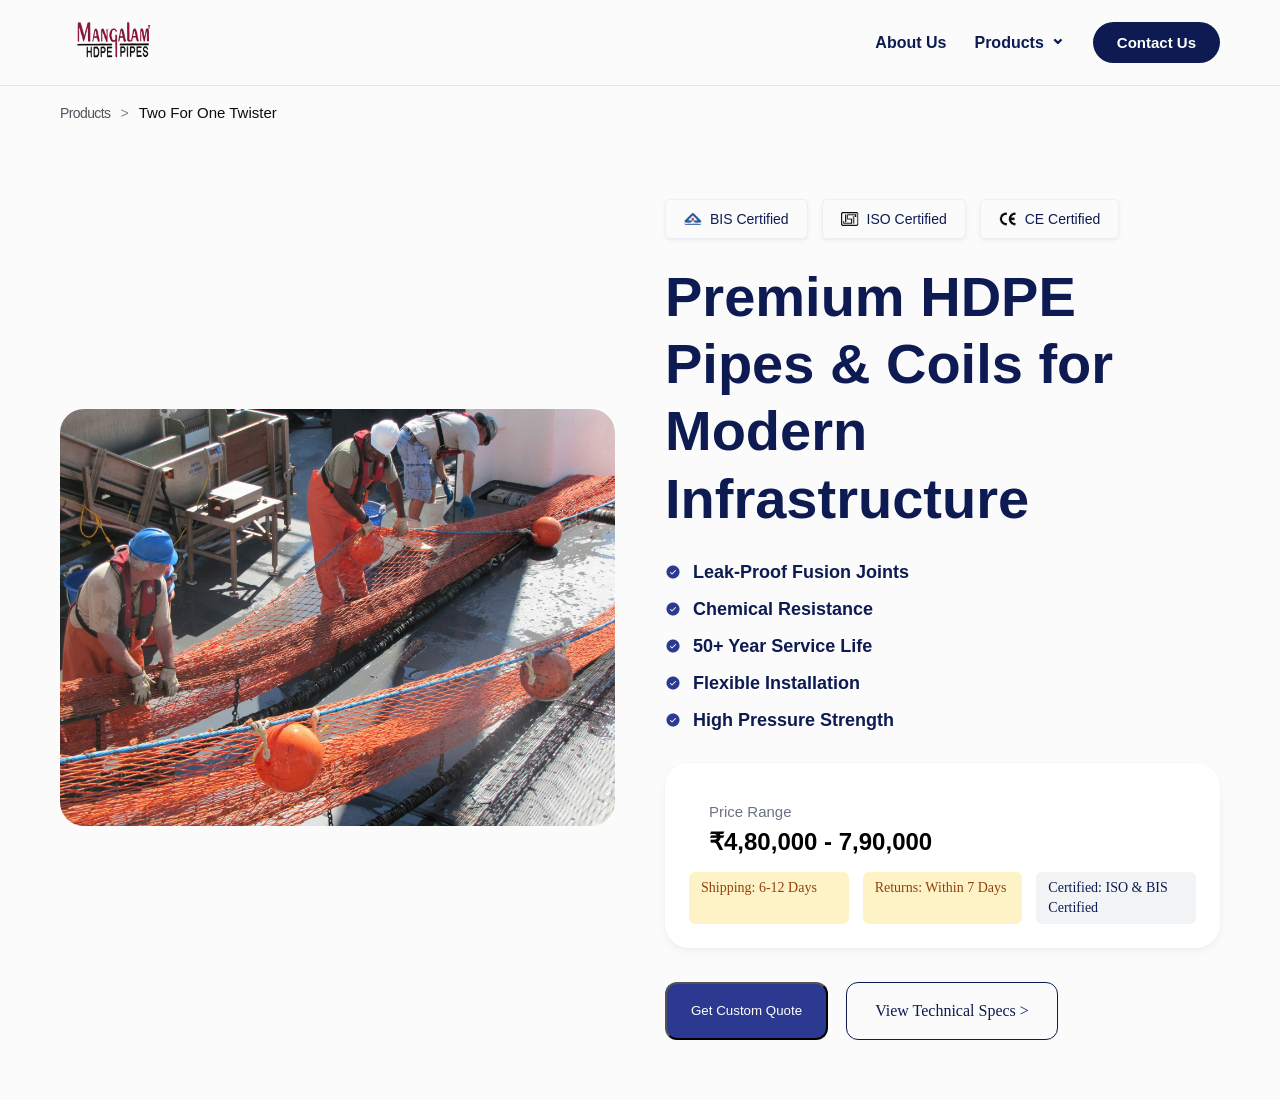
==== index.html @ 3ec96a38 "feat hoem page" ====
<!DOCTYPE html>
<html lang="en">
<head>
  <meta charset="UTF-8" />
  <meta name="viewport" content="width=device-width, initial-scale=1.0"/>
  <title>HDPE Pipes</title>

  <link rel="stylesheet" href="./styles.css"/>
   <!-- Path CSS -->
  <link rel="stylesheet" href="./css/path.css"/>
  <!-- Home CSS -->
  <link rel="stylesheet" href="./css/home.css"/>
</head>
<body>

  <div id="navbar-container"></div>

  <!-- Path -->
  <div id="path-container"></div>

    <!-- Path -->
  <div id="home-container"></div>
  
  <script src="./script.js"></script>
</body>
</html>
---- styles.css ----
/* styles.css */

:root {
  --primary-bg: #FBFBFB; 
  --border: #F7F8F9;
  --shadow: #F7F8F9;
}

* {
  margin: 0;
  padding: 0;
  box-sizing: border-box;
  font-family: Arial, Helvetica, sans-serif;
}

body {
  background: var(--primary-bg);
}

/* NAVBAR */

.navbar {
  width: 100%;
  background: var(--primary-bg);
  padding: 18px 60px;
  box-shadow: 0 2px 12px rgba(0, 0, 0, 0.06);
}

.navbar-container {
  display: flex;
  align-items: center;
  justify-content: space-between;
}

/* LOGO */

.logo-image {
  width: 109px;
  height: 45px;
  object-fit: contain;
}

/* NAV */

.nav-menu {
  display: flex;
  align-items: center;
  gap: 28px;
}

.nav-link {
  text-decoration: none;
  color: #0d1b52;
  font-size: 16px;
  font-weight: 600;
}

.dropdown-btn {
  border: none;
  background: transparent;
  color: #0d1b52;
  font-size: 16px;
  font-weight: 600;
  cursor: pointer;

  display: flex;
  align-items: center;
  gap: 6px;
}

.dropdown-icon {
  font-size: 18px;
  margin-bottom: 10px;
}

/* CONTACT BUTTON */

.contact-btn {
  border: none;
  background: #0d1b52;
  color: white;
  padding: 12px 24px;
  border-radius: 999px;
  font-size: 15px;
  font-weight: 600;
  cursor: pointer;
}

.contact-btn:hover {
  background: #16307d;
}

/* RESPONSIVE */

@media (max-width: 768px) {
  .navbar {
    padding: 16px 20px;
  }

  .navbar-container {
    flex-direction: column;
    gap: 18px;
  }

  .nav-menu {
    flex-wrap: wrap;
    justify-content: center;
    gap: 16px;
  }

  .logo-image {
    width: 140px;
  }
}
---- css/path.css ----
/* PATH SECTION */

.path-wrapper {
  width: 100%;
  background: var(--primary-bg);
  padding: 18px 60px;
  border-top: 1px solid #dce3ee;
}

.path-container {
  width: 100%;
  display: flex;
  background: var(--primary-bg);
  align-items: center;
}

.path-left {
  display: flex;
  align-items: center;
  gap: 10px;
  flex-wrap: wrap;

  font-size: 15px;
  font-weight: 500;
}

.path-main {
  color: #4D545C;
  font-weight: 400;
  font-size: 14px;
  letter-spacing: -0.6px;
}

.path-sub {
  color: #41506f;
}

.path-current {
  color: #0D0D0D;
  font-weight: 400;
}

.path-arrow {
  color: #7b879f;
  font-size: 14px;
}

@media (max-width: 768px) {
  .path-wrapper {
    padding: 16px 20px;
  }

  .path-left {
    font-size: 14px;
    gap: 8px;
  }
}
---- css/home.css ----
/* HOME SECTION */

.home-section {
  width: 100%;
  padding: 60px;
  background: var(--primary-bg);
}

.home-container {
  display: flex;
  align-items: center;
  justify-content: space-between;
  gap: 50px;
}

/* IMAGE */

.home-image-wrapper {
  flex: 1;
}

.home-image {
  width: 100%;
  border-radius: 24px;
  object-fit: cover;
  max-height: 600px;
}

/* CONTENT */

.home-content {
  flex: 1;
}

/* CERTIFIED ROW */

.certified-row {
  display: flex;
  gap: 14px;
  flex-wrap: wrap;
  margin-bottom: 24px;
}

/* TITLE */

.home-title {
  font-size: 56px;
  line-height: 1.2;
  font-weight: 700;

  color: #0d1b52;
  margin-bottom: 30px;
}

/* FEATURES */

.feature-list {
  display: flex;
  flex-direction: column;
  gap: 16px;
  margin-bottom: 32px;
}

.feature-item {
  display: flex;
  align-items: center;
  gap: 12px;

  font-size: 18px;
  font-weight: 600;
  color: #0d1b52;
}

.feature-icon {
  width: 16px;
  height: 16px;
  object-fit: contain;
  flex-shrink: 0;
}

.details-card {
  background: #ffffff;

  border: 1px solid var(--border-color);

  border-radius: 24px;

  padding: 24px;

  margin-bottom: 34px;

  box-shadow:
    0 4px 10px rgba(15, 23, 42, 0.04),
    0 1px 3px rgba(15, 23, 42, 0.03);
}

/* PRICE */

.price-card {
  width: 570;
  height: 184;
  border-radius: 10px;
  padding-top: 16px;
  padding-right: 20px;
  padding-bottom: 16px;
  padding-left: 20px;
  gap: 16px;
  angle: 0 deg;
  opacity: 1;
  border-width: 1px;

}

.price-label {
  font-size: 15px;
  color: #6b7280;
  margin-bottom: 8px;
}

/* INFO ROW */

.info-row {
  display: flex;
  gap: 14px;
  flex-wrap: wrap;
}

/* COMMON BOX */

.info-box {
  flex: 1;
  width: 243;
  height: 32;
  border-radius: 6px;
  angle: 0 deg;
  opacity: 1;
  padding-top: 6px;
  padding-right: 12px;
  padding-bottom: 6px;
  padding-left: 12px;
}

/* FIRST 2 BOXES */

.info-box:nth-child(1),
.info-box:nth-child(2) {
  background: #FEF3C7;

}

/* LAST BOX */

.info-box:nth-child(3) {
  background: #F3F4F6;
}

/* TITLE */

.info-box h4 {
  color: #0d1b52;
  font-family: Inter;
  font-weight: 500;
  font-style: Medium;
  font-size: 14px;
  leading-trim: NONE;
  line-height: 20px;
  letter-spacing: -0.6%;
}

.info-box:nth-child(1) h4,
.info-box:nth-child(2) h4 {
  font-family: Inter;
  font-weight: 500;
  font-style: Medium;
  font-size: 14px;
  leading-trim: NONE;
  line-height: 20px;
  letter-spacing: -0.6%;
  color: #92400E;
}

/* SUBTEXT */

.info-box p {
  color: #4b5563;

  font-family: Inter, sans-serif;
  font-weight: 500;
  font-size: 14px;
  line-height: 20px;
  letter-spacing: -0.6%;
}

/* BUTTONS */

.button-row {
  display: flex;
  gap: 18px;
  flex-wrap: wrap;
}

.quote-btn {
  width: 189;
  height: 52;
  border-radius: 12px;
  gap: 4px;
  angle: 0 deg;
  opacity: 1;
  padding-top: 16px;
  padding-right: 24px;
  padding-bottom: 16px;
  padding-left: 24px;
  background: #2B3990;
  color: white;
}

.quote-btn:hover {
  background: #162d7a;
}

.spec-btn {
  background: transparent;
  color: #0d1b52;
  border: 1px solid #0d1b52;
  padding: 16px 28px;
  border-radius: 12px;
  font-size: 16px;
  font-weight: 700;
  cursor: pointer;
  transition: 0.3s;

  font-family: Inter;
  font-weight: 500;
  font-style: Medium;
  font-size: 16px;
  leading-trim: NONE;
  line-height: 24px;
  letter-spacing: -0.6%;

}

.spec-btn:hover {
  background: #0d1b52;
  color: white;
}

.certified-box {
  background: var(--primary-bg);
  color: #0d1b52;
  padding: 10px 18px;
  border-radius: 5px;

  font-size: 14px;
  font-weight: 500;

  display: flex;
  align-items: center;
  gap: 8px;

  border: 1px solid #edf0f2;

  box-shadow:
    0 2px 6px rgba(15, 23, 42, 0.04),
    0 1px 2px rgba(15, 23, 42, 0.03);
}

.certified-icon {
  width: 18px;
  height: 18px;
  object-fit: contain;
}

/* RESPONSIVE */

@media (max-width: 992px) {
  .home-container {
    flex-direction: column;
  }

  .home-title {
    font-size: 38px;
  }
}

@media (max-width: 768px) {

  .home-section {
    padding: 30px 20px;
  }

  .home-title {
    font-size: 30px;
  }

  .price-text {
    font-family: Inter;
    font-weight: 600;
    font-style: Semi Bold;
    font-size: 20px;
    leading-trim: NONE;
    line-height: 140%;
    letter-spacing: -0.6%;
  }

  .info-row {
    flex-direction: column;
  }

  .button-row {
    flex-direction: column;
  }

  .quote-btn,
  .spec-btn {
    width: 100%;
  }
}
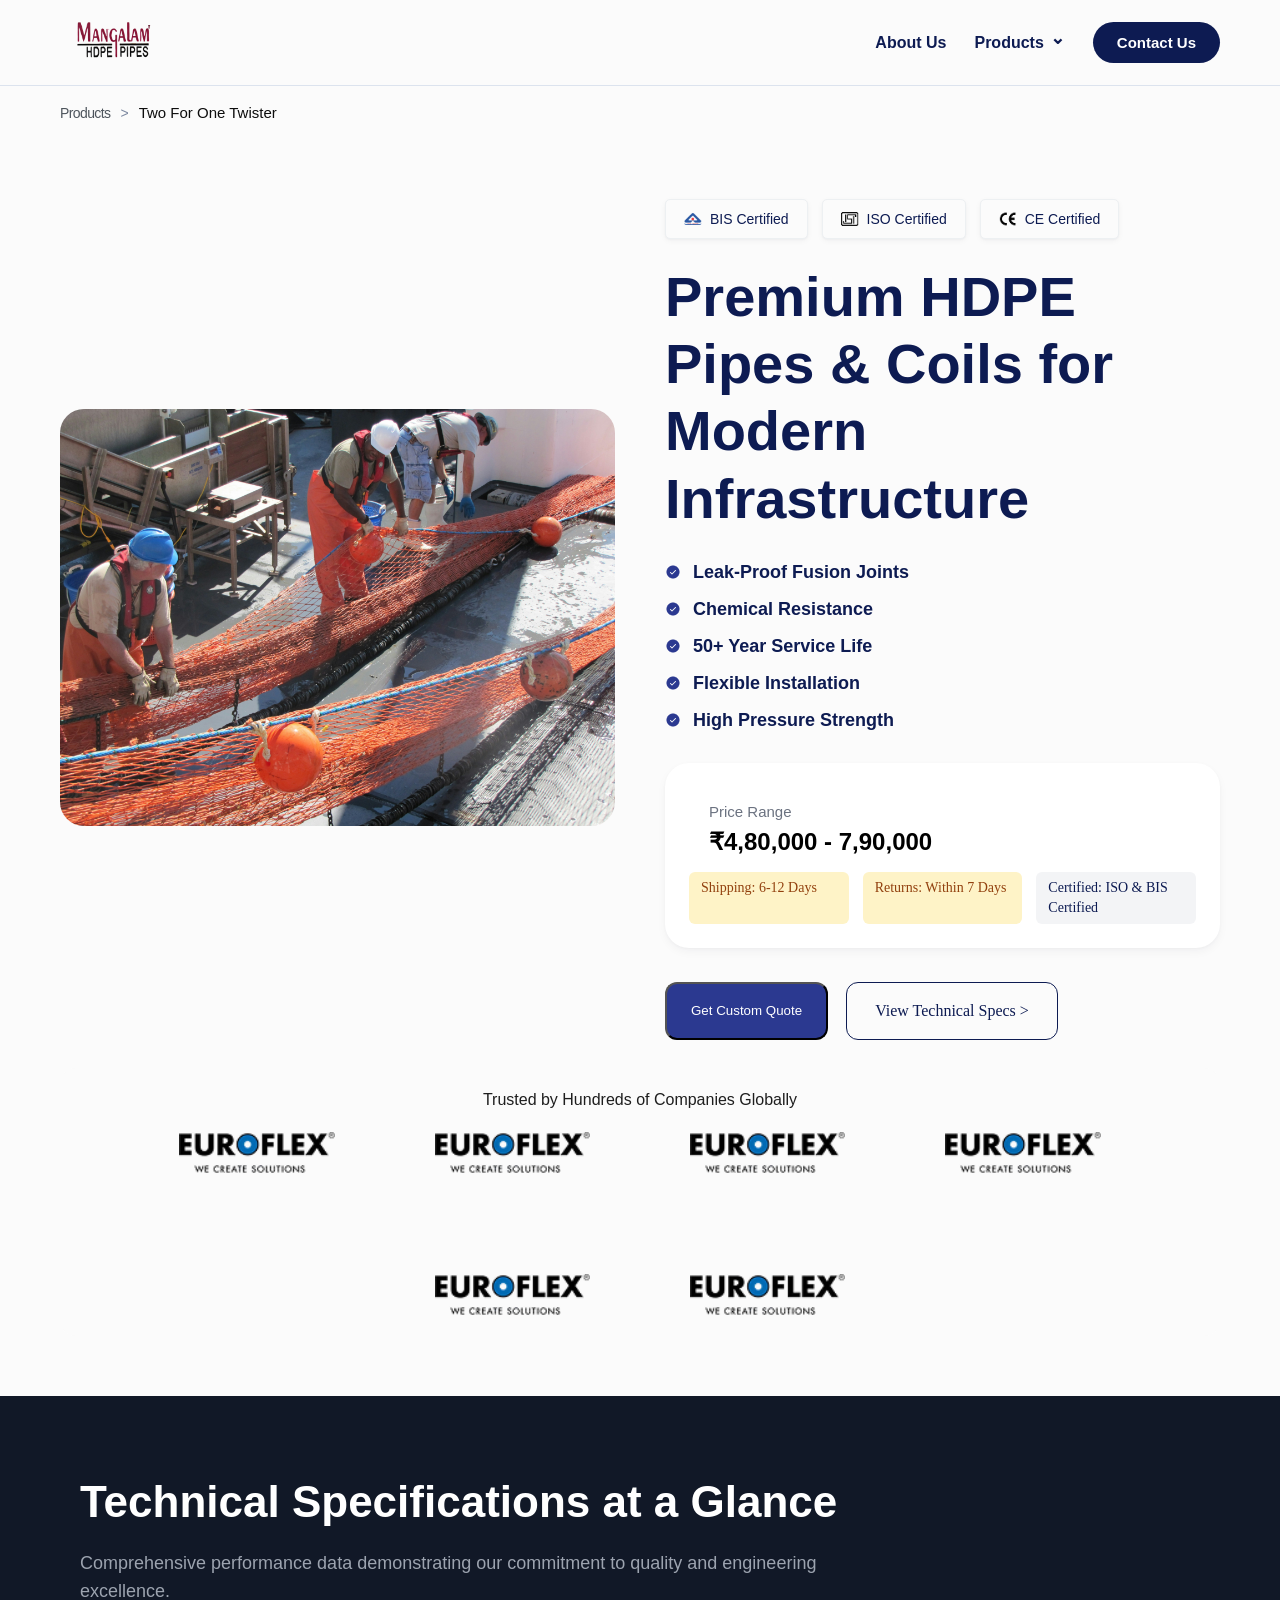
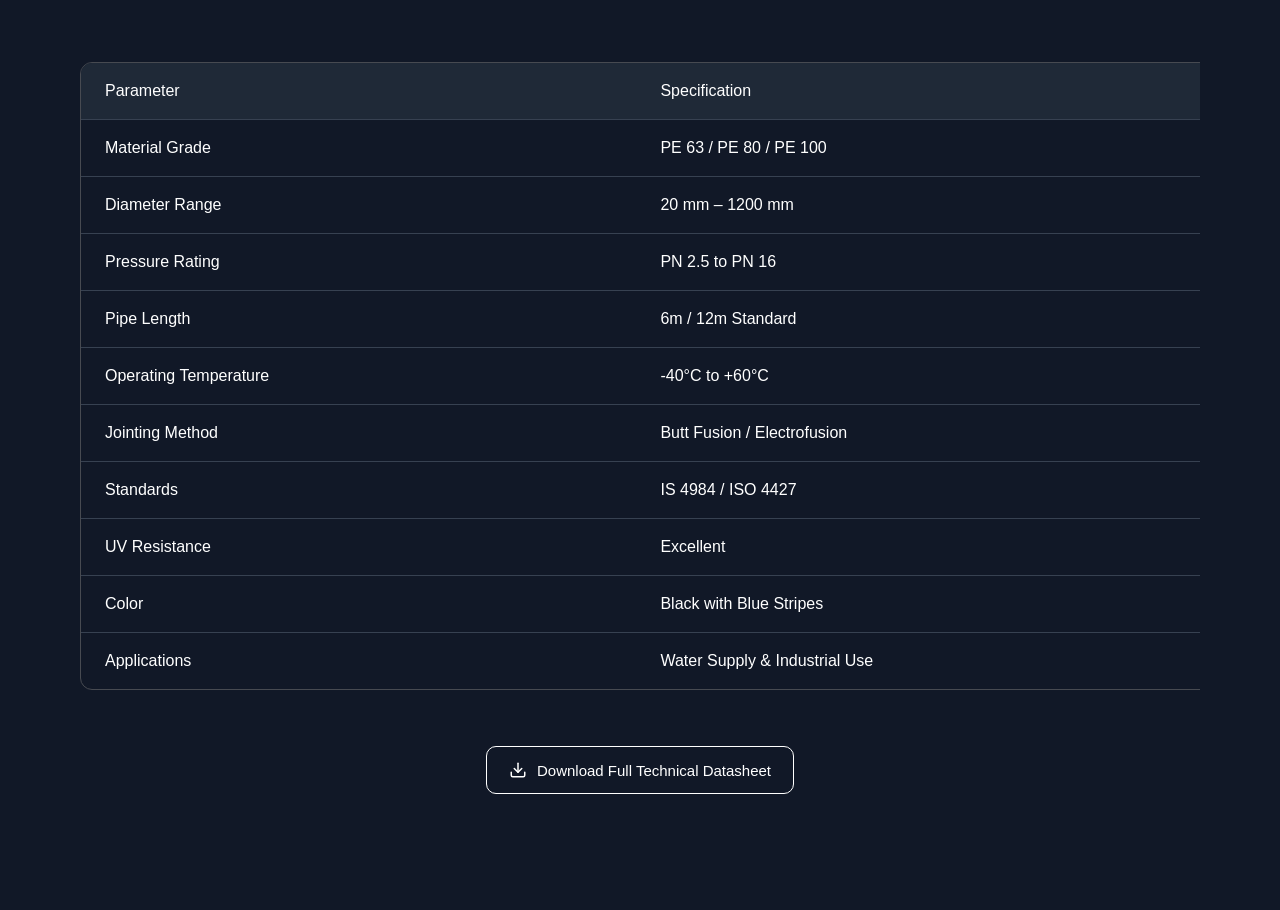
==== commit 8310b3ad: "feat: technical page" ====
--- a/index.html
+++ b/index.html
@@ -10,6 +10,8 @@
   <link rel="stylesheet" href="./css/path.css"/>
   <!-- Home CSS -->
   <link rel="stylesheet" href="./css/home.css"/>
+   <!-- Tech CSS -->
+  <link rel="stylesheet" href="./css/tech.css"/>
 </head>
 <body>
 
@@ -20,6 +22,9 @@
 
     <!-- Path -->
   <div id="home-container"></div>
+
+  <!-- Tech -->
+  <div id="tech-container"></div>
   
   <script src="./script.js"></script>
 </body>
--- a/css/home.css
+++ b/css/home.css
@@ -7,6 +7,12 @@
 }
 
 .home-container {
+  align-items: center;
+  justify-content: space-between;
+  gap: 50px;
+}
+
+.first-column {
   display: flex;
   align-items: center;
   justify-content: space-between;
@@ -270,6 +276,44 @@
   object-fit: contain;
 }
 
+.trusted-section {
+  display: flex;
+  flex-direction: column;
+  align-items: center;
+  justify-content: center;
+  gap: 20px;
+  margin-top: 28px;
+  padding: 20px;
+  background: var(--primary-bg);
+  border-radius: 16px;
+}
+
+.trusted-text {
+  font-family: 'Inter', sans-serif;
+  font-weight: 400;
+  font-style: normal;
+  font-size: 16px;
+  line-height: 24px;
+  letter-spacing: -0.6%;
+  color: #1E1E1E;
+  text-align: center;
+  margin: 0;
+}
+
+.trusted-logos {
+  display: flex;
+  align-items: center;
+  justify-content: center;
+  gap: 100px;
+  flex-wrap: wrap;
+}
+
+.trusted-logo {
+  height: 42px;
+  width: auto;
+  object-fit: contain;
+}
+
 /* RESPONSIVE */
 
 @media (max-width: 992px) {
--- a/css/tech.css
+++ b/css/tech.css
@@ -0,0 +1,212 @@
+* {
+  margin: 0;
+  padding: 0;
+  box-sizing: border-box;
+}
+
+body {
+  background: #111827;
+  overflow-x: hidden;
+}
+
+/* =========================
+   TECH SECTION
+========================= */
+
+.tech-section {
+  width: 100%;
+  min-height: 1114px;
+  background: #111827;
+  padding: 80px;
+}
+
+.tech-container {
+  max-width: 1400px;
+  margin: 0 auto;
+
+  display: flex;
+  flex-direction: column;
+  gap: 56px;
+}
+
+/* =========================
+   CONTENT
+========================= */
+
+.tech-content {
+  display: flex;
+  flex-direction: column;
+  gap: 20px;
+}
+
+.tech-title {
+  width: 100%;
+
+  font-family: 'Urbanist', sans-serif;
+  font-weight: 700;
+  font-size: 44px;
+  line-height: 120%;
+  letter-spacing: 0;
+
+  color: #FFFFFF;
+
+  white-space: nowrap;
+}
+
+.tech-description {
+  max-width: 760px;
+
+  font-family: 'Inter', sans-serif;
+  font-weight: 400;
+  font-size: 18px;
+  line-height: 160%;
+  letter-spacing: -0.6%;
+
+  color: #9CA3AF;
+}
+
+/* =========================
+   TABLE
+========================= */
+
+.tech-table-wrapper {
+  width: 100%;
+  overflow-x: auto;
+}
+
+.tech-table {
+  width: 1240px;
+  max-width: 1240px;
+
+  border: 1.25px solid #474A51;
+  border-radius: 12px;
+
+  border-collapse: separate;
+  border-spacing: 0;
+
+  overflow: hidden;
+
+  background: transparent;
+}
+
+/* HEADER */
+
+.tech-table thead tr {
+  background: #1F2937;
+}
+
+.tech-table th {
+  font-weight: 600;
+}
+
+/* CELLS */
+
+.tech-table th,
+.tech-table td {
+  padding: 16px 24px;
+
+  text-align: left;
+
+  font-family: 'Inter', sans-serif;
+  font-weight: 500;
+  font-size: 16px;
+  line-height: 24px;
+  letter-spacing: 0;
+
+  color: #FFFFFF;
+
+  border-bottom: 1px solid #374151;
+}
+
+.tech-table tbody tr:last-child td {
+  border-bottom: none;
+}
+
+/* ROW HOVER */
+
+.tech-table tbody tr:hover {
+  background: rgba(255, 255, 255, 0.03);
+}
+
+/* =========================
+   DOWNLOAD BUTTON
+========================= */
+
+.download-btn-wrapper {
+  width: 100%;
+
+  display: flex;
+  justify-content: center;
+}
+
+.download-btn {
+  display: flex;
+  align-items: center;
+  gap: 10px;
+
+  padding: 14px 22px;
+
+  background: transparent;
+  border: 1px solid #FFFFFF;
+  border-radius: 10px;
+
+  color: #FFFFFF;
+
+  font-family: 'Inter', sans-serif;
+  font-weight: 500;
+  font-size: 15px;
+
+  cursor: pointer;
+
+  transition: all 0.3s ease;
+}
+
+.download-btn:hover {
+  background: #FFFFFF;
+  color: #111827;
+}
+
+/* =========================
+   RESPONSIVE
+========================= */
+
+@media (max-width: 1024px) {
+  .tech-section {
+    padding: 80px 40px;
+  }
+
+  .tech-title {
+    font-size: 40px;
+    white-space: normal;
+  }
+}
+
+@media (max-width: 768px) {
+  .tech-section {
+    padding: 60px 20px;
+  }
+
+  .tech-container {
+    gap: 40px;
+  }
+
+  .tech-title {
+    font-size: 32px;
+  }
+
+  .tech-description {
+    font-size: 16px;
+    margin-bottom: 60px;
+  }
+
+  .tech-table th,
+  .tech-table td {
+    padding: 14px 18px;
+    font-size: 14px;
+  }
+
+  .download-btn {
+    width: 100%;
+    justify-content: center;
+  }
+}
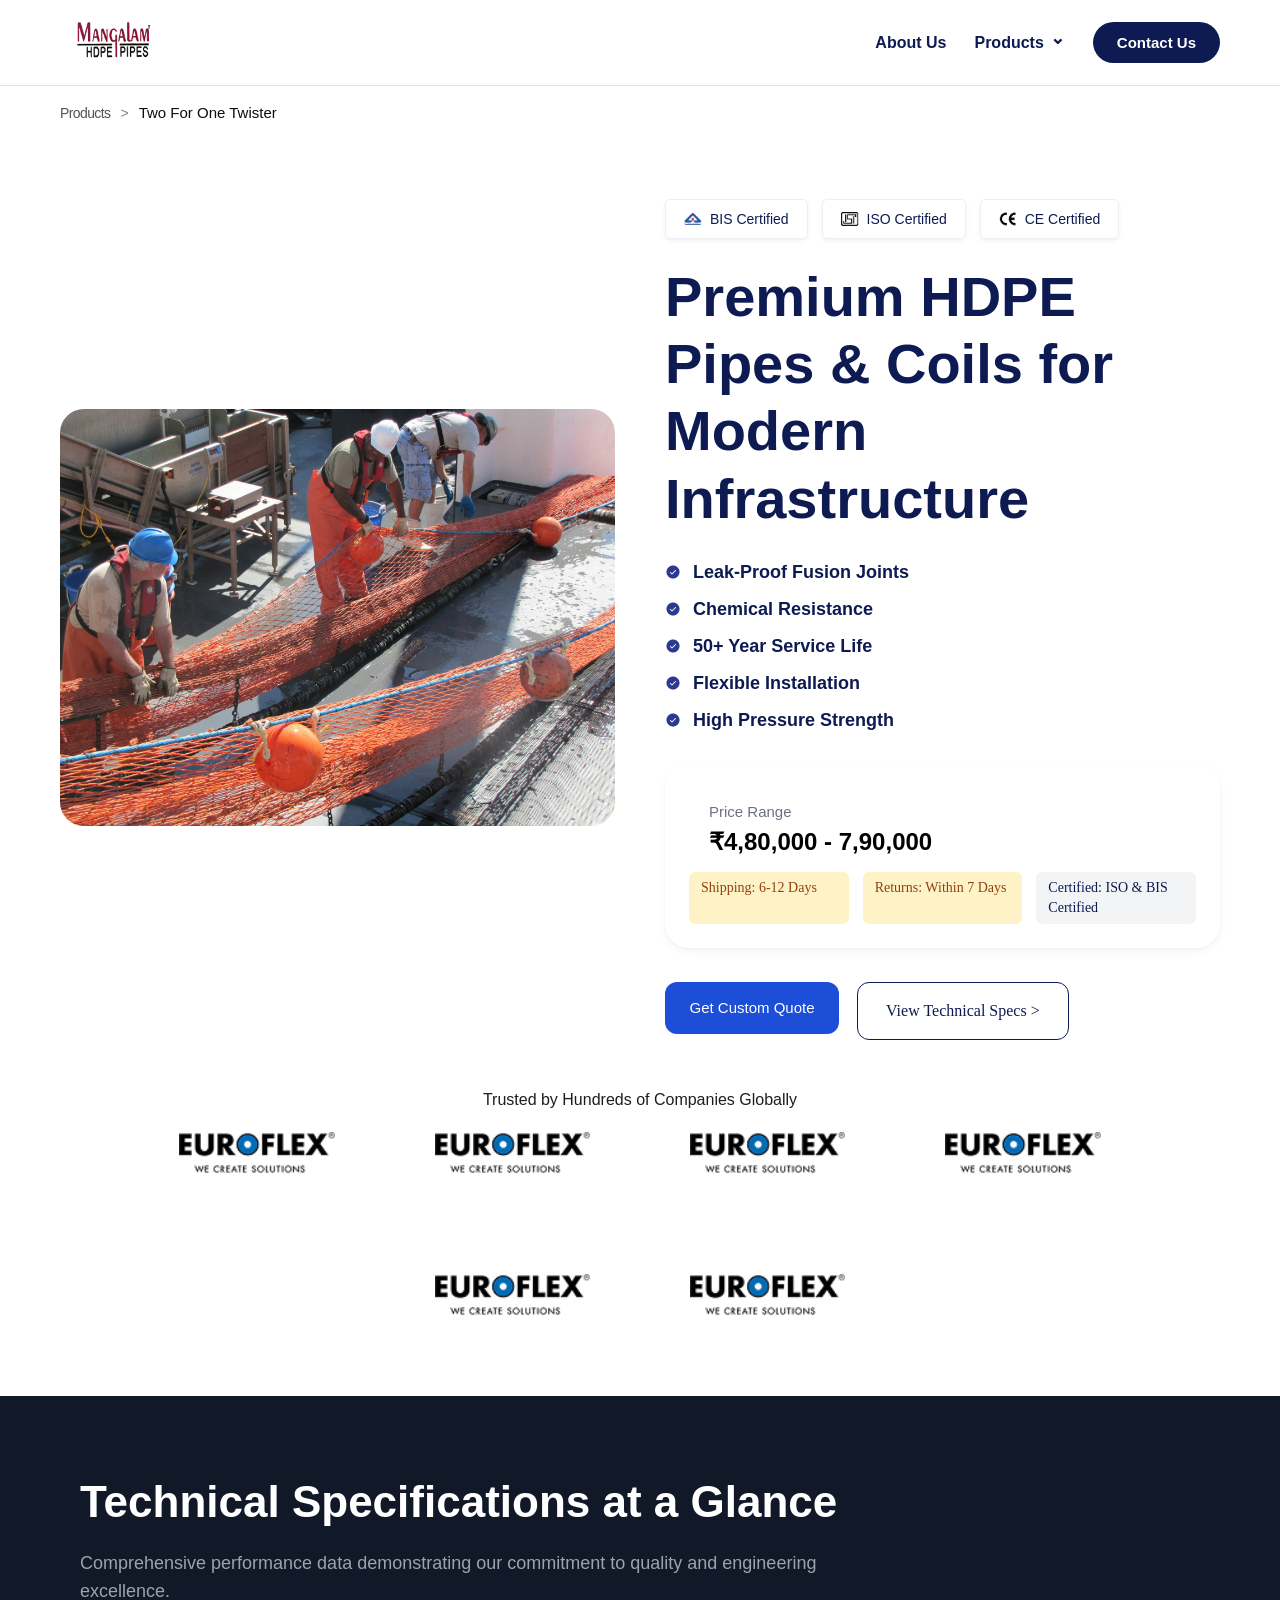
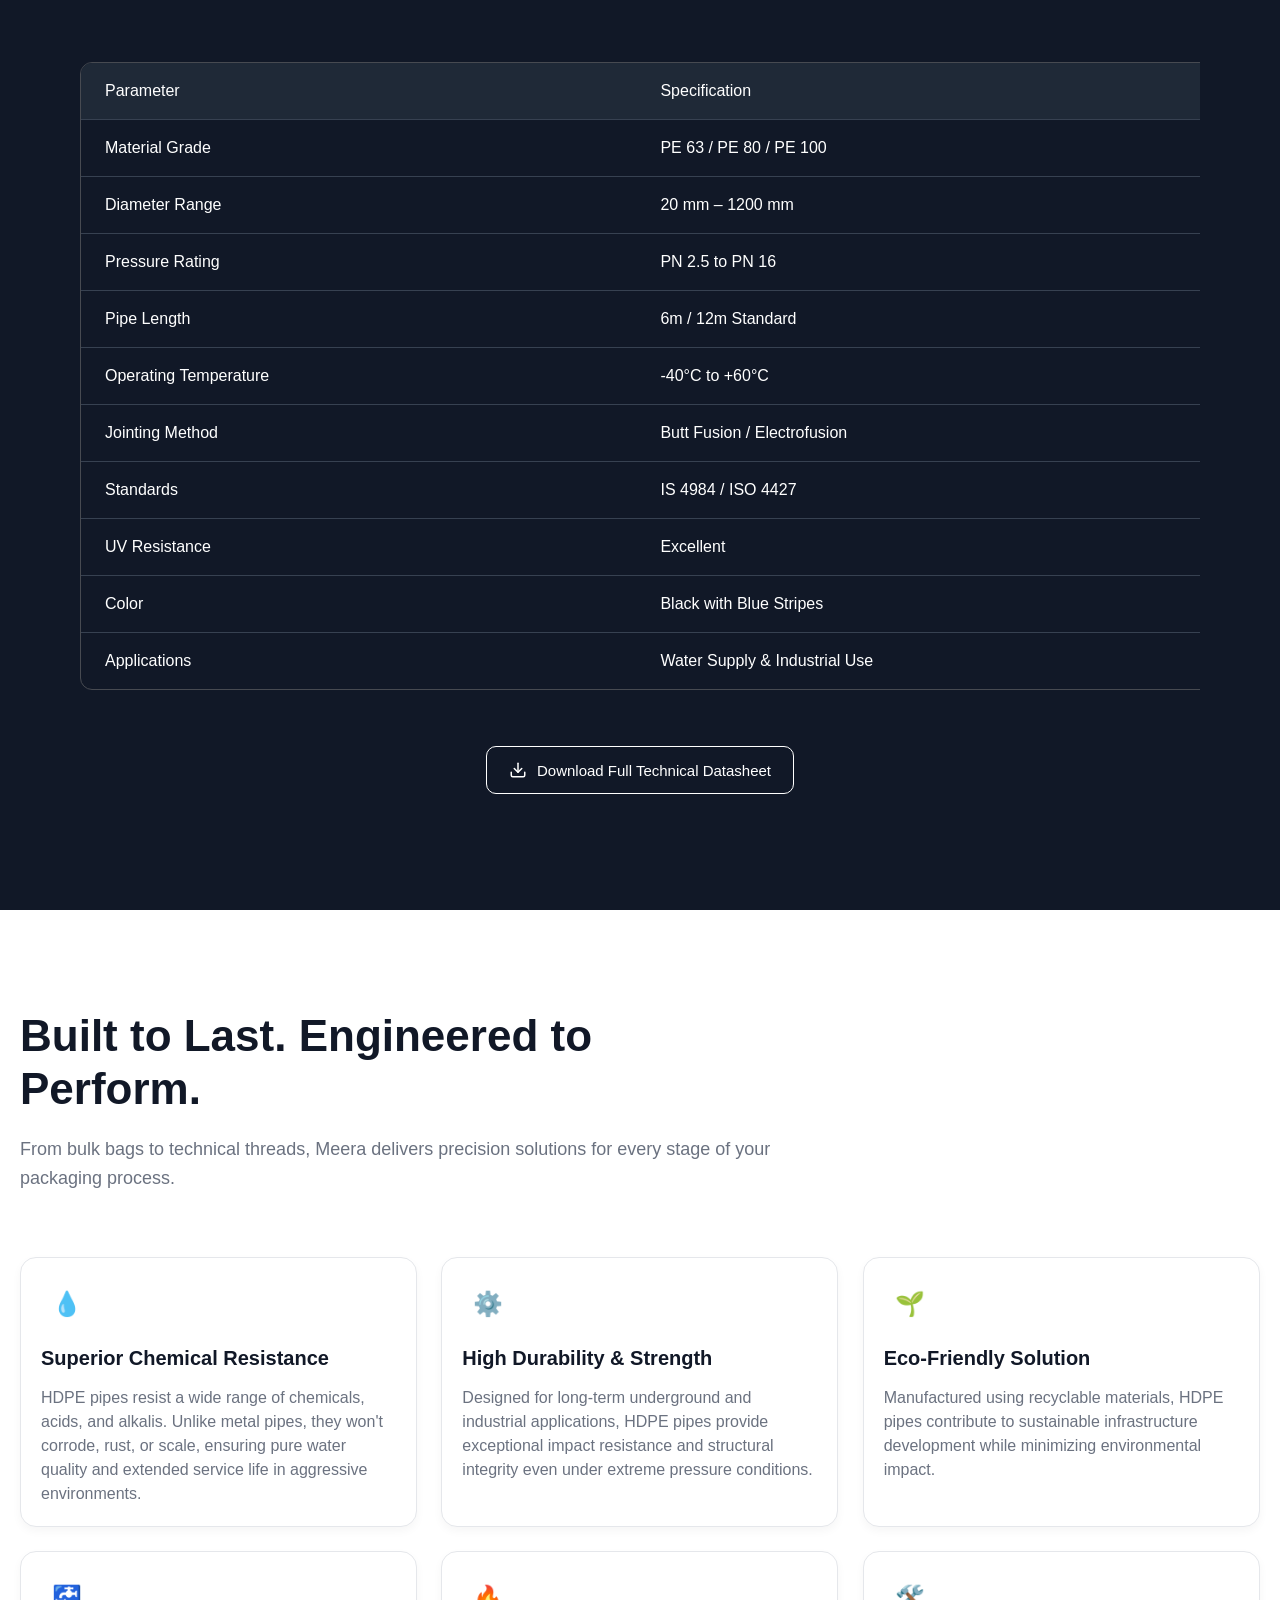
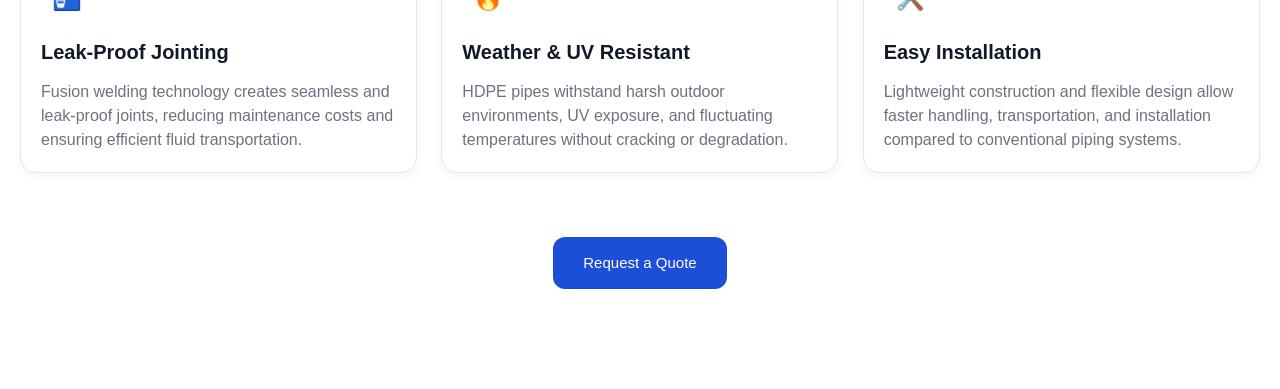
==== commit 5180cba0: "feat: reques for quote" ====
--- a/index.html
+++ b/index.html
@@ -12,6 +12,8 @@
   <link rel="stylesheet" href="./css/home.css"/>
    <!-- Tech CSS -->
   <link rel="stylesheet" href="./css/tech.css"/>
+  <!-- Tech CSS -->
+  <link rel="stylesheet" href="./css/requestquote.css"/>
 </head>
 <body>
 
@@ -25,6 +27,8 @@
 
   <!-- Tech -->
   <div id="tech-container"></div>
+
+  <div id="request-container"></div>
   
   <script src="./script.js"></script>
 </body>
--- a/css/tech.css
+++ b/css/tech.css
@@ -5,7 +5,7 @@
 }
 
 body {
-  background: #111827;
+
   overflow-x: hidden;
 }
 
@@ -14,6 +14,7 @@
 ========================= */
 
 .tech-section {
+    background: #111827;
   width: 100%;
   min-height: 1114px;
   background: #111827;
--- a/css/requestquote.css
+++ b/css/requestquote.css
@@ -0,0 +1,251 @@
+:root {
+  --primary-bg: #FFFFFF;
+  --border: #E5E7EB;
+  --shadow: #F3F4F6;
+  --title: #111827;
+  --text: #6B7280;
+  --blue: #1D4ED8;
+}
+
+/* =========================
+   REQUEST SECTION
+========================= */
+
+.request-section {
+  width: 100%;
+  background: #FFFFFF;
+
+  padding: 100px 20px;
+
+  display: flex;
+  flex-direction: column;
+
+  justify-content: center;
+  align-items: center;
+}
+
+.request-container {
+  width: 100%;
+  max-width: 1240px;
+
+  margin: 0 auto;
+
+  display: flex;
+  flex-direction: column;
+  align-items: center;
+
+  gap: 64px;
+}
+
+/* =========================
+   HEADER
+========================= */
+
+.request-header {
+  width: 100%;
+
+  display: flex;
+  flex-direction: column;
+
+  gap: 20px;
+
+  text-align: left;
+  align-items: flex-start;
+}
+
+.request-title {
+  max-width: 760px;
+
+  font-family: 'Urbanist', sans-serif;
+  font-weight: 700;
+  font-size: 44px;
+  line-height: 120%;
+  letter-spacing: 0;
+
+  color: var(--title);
+}
+
+.request-description {
+  width: 760px;
+
+  border: none;
+  border-radius: 0;
+
+  background: transparent;
+
+  padding: 0;
+
+  box-shadow: none;
+
+  font-family: 'Inter', sans-serif;
+  font-weight: 400;
+  font-size: 18px;
+  line-height: 160%;
+  letter-spacing: -0.6%;
+
+  color: var(--text);
+}
+
+/* =========================
+   GRID
+========================= */
+
+.request-grid {
+  width: 100%;
+  max-width: 1240px;
+
+  display: grid;
+  grid-template-columns: repeat(3, 1fr);
+
+  gap: 24px;
+
+  justify-content: center;
+  align-items: stretch;
+}
+/* =========================
+   CARD
+========================= */
+
+.request-card {
+  width: 100%;
+  max-width: 397px;
+
+  border: 1px solid #E5E7EB;
+  border-radius: 16px;
+
+  padding: 20px;
+
+  background: #FFFFFF;
+
+  display: flex;
+  flex-direction: column;
+
+  gap: 16px;
+
+  box-shadow: 0 4px 10px rgba(0,0,0,0.04);
+
+  transition: all 0.3s ease;
+}
+
+.request-card:hover {
+  transform: translateY(-4px);
+}
+
+/* =========================
+   ICON
+========================= */
+
+.request-icon {
+  width: 52px;
+  height: 52px;
+
+  display: flex;
+  align-items: center;
+  justify-content: center;
+
+  font-size: 24px;
+}
+
+/* =========================
+   CARD CONTENT
+========================= */
+
+.card-title {
+  font-family: 'Urbanist', sans-serif;
+  font-weight: 600;
+  font-size: 20px;
+  line-height: 120%;
+
+  color: var(--title);
+}
+
+.card-description {
+  padding: 0;
+
+  border: none;
+  background: transparent;
+
+  font-family: 'Inter', sans-serif;
+  font-weight: 400;
+  font-size: 16px;
+  line-height: 24px;
+  letter-spacing: -0.6%;
+
+  color: var(--text);
+}
+
+/* =========================
+   BUTTON
+========================= */
+
+.request-bottom {
+  width: 100%;
+
+  display: flex;
+  justify-content: center;
+}
+
+.quote-btn {
+  width: 174px;
+  height: 52px;
+
+  border: none;
+  border-radius: 12px;
+
+  background: var(--blue);
+  color: #FFFFFF;
+
+  padding: 16px 24px;
+
+  font-family: 'Inter', sans-serif;
+  font-weight: 500;
+  font-size: 15px;
+
+  cursor: pointer;
+
+  transition: all 0.3s ease;
+}
+
+.quote-btn:hover {
+  background: #2563EB;
+  transform: translateY(-2px);
+}
+
+/* =========================
+   RESPONSIVE
+========================= */
+
+@media (max-width: 1100px) {
+  .request-grid {
+    grid-template-columns: repeat(2, 1fr);
+  }
+
+  .request-description {
+    width: 100%;
+  }
+}
+
+@media (max-width: 768px) {
+
+  .request-section {
+    padding: 60px 20px;
+  }
+
+  .request-title {
+    font-size: 32px;
+  }
+
+  .request-description {
+    width: 100%;
+    font-size: 16px;
+  }
+
+  .request-grid {
+    grid-template-columns: 1fr;
+  }
+
+  .quote-btn {
+    width: 100%;
+    max-width: 300px;
+  }
+}
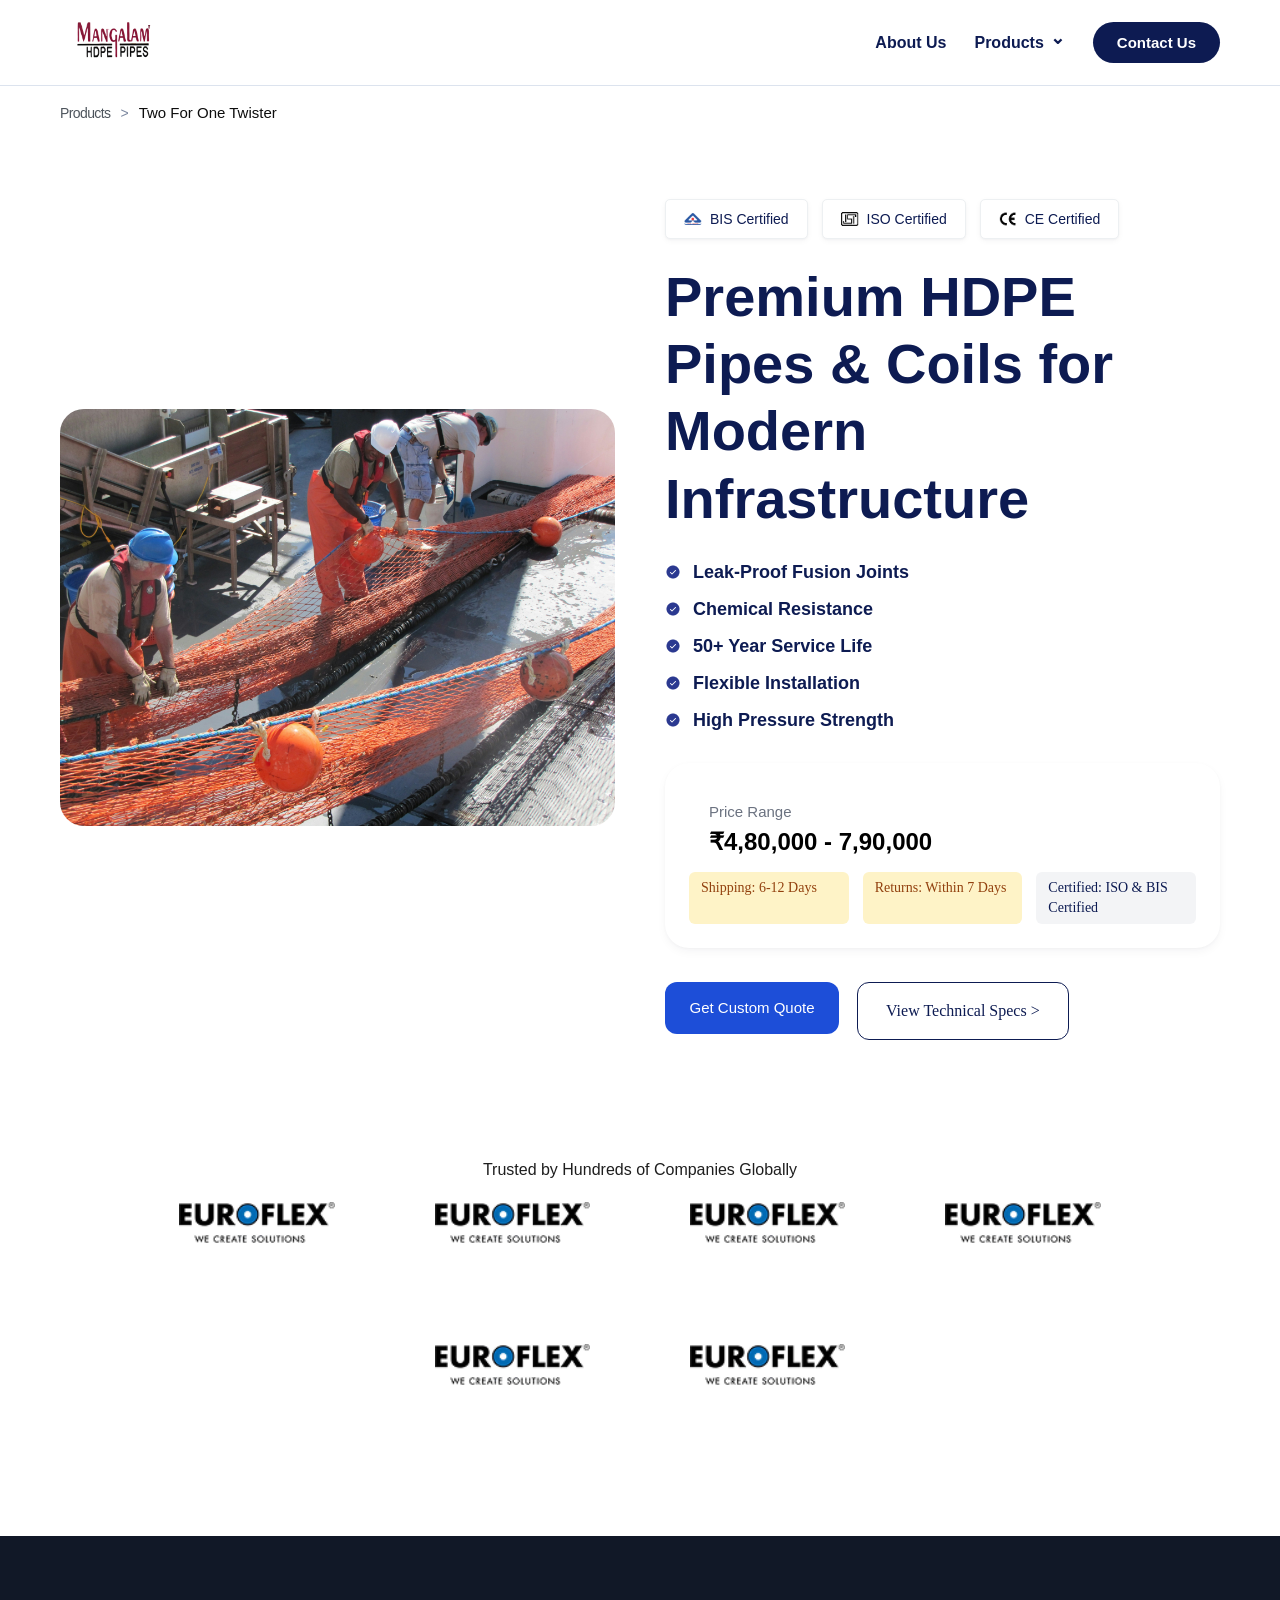
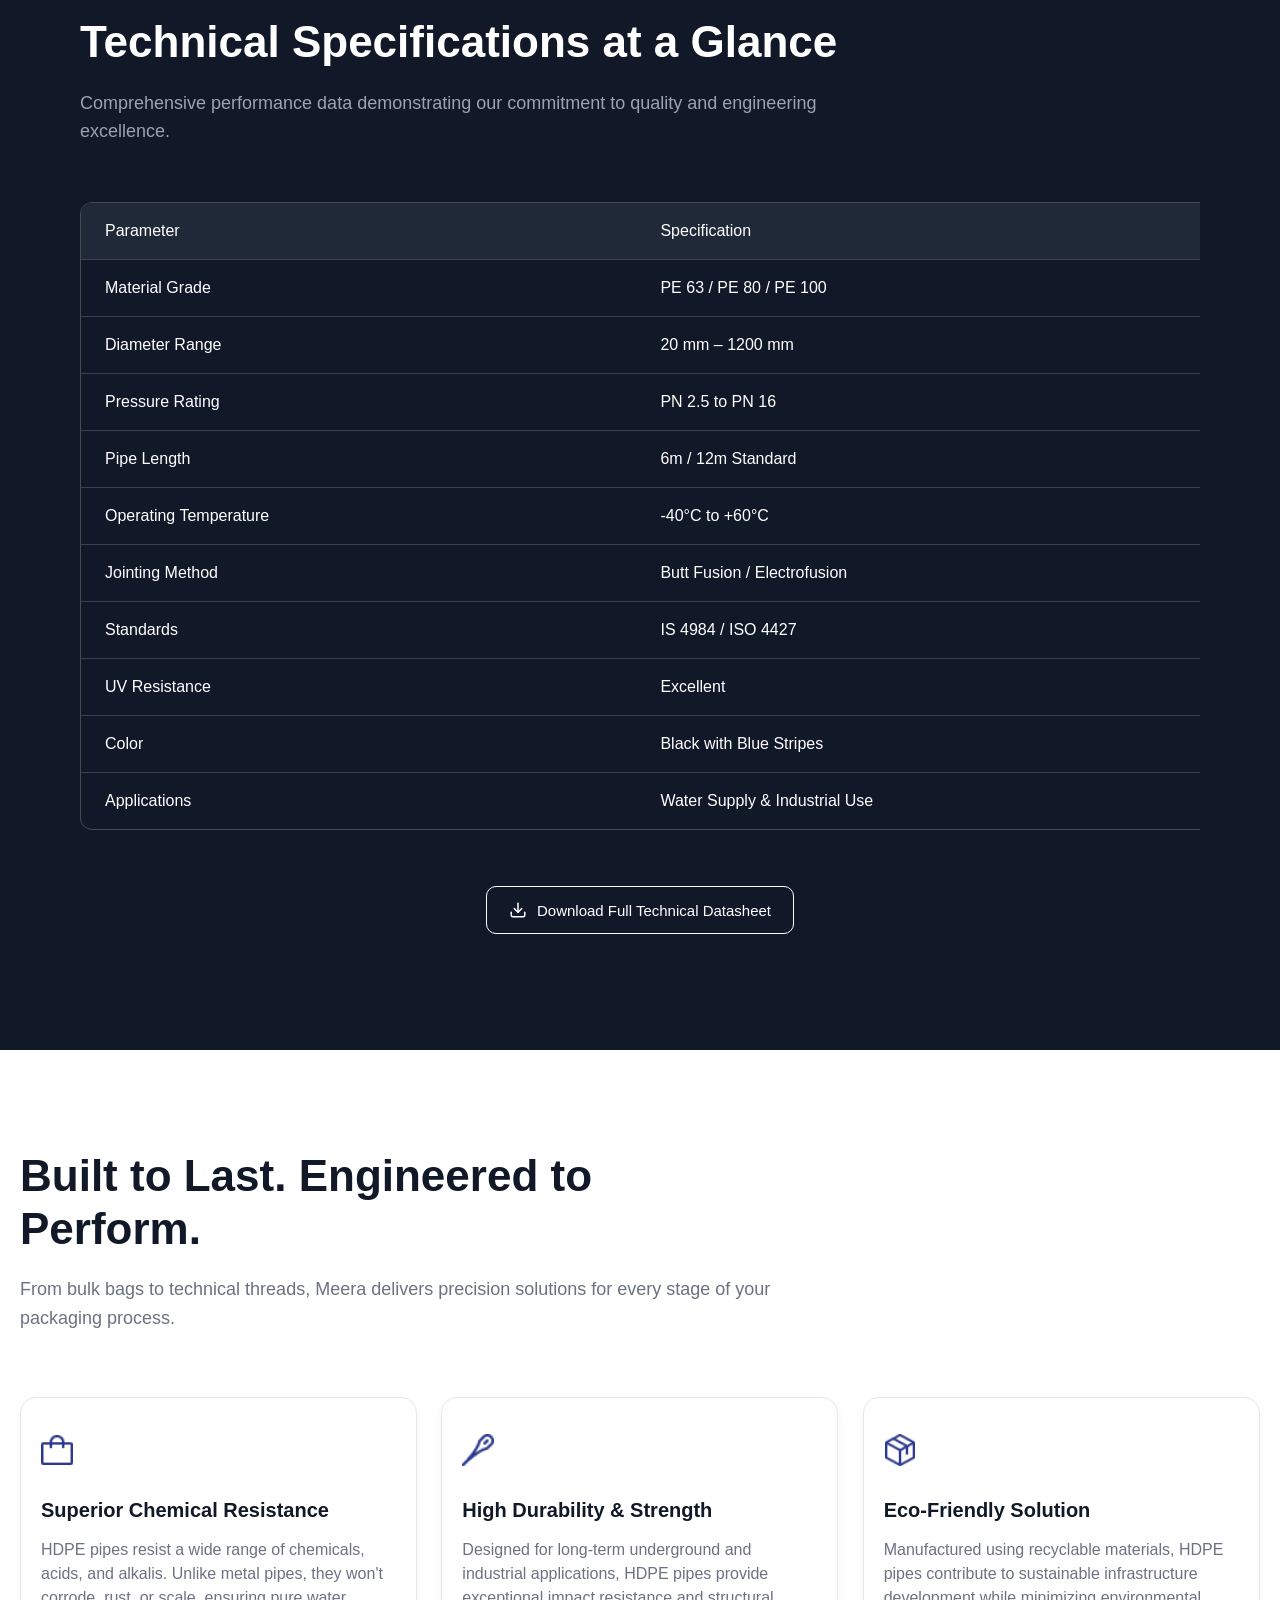
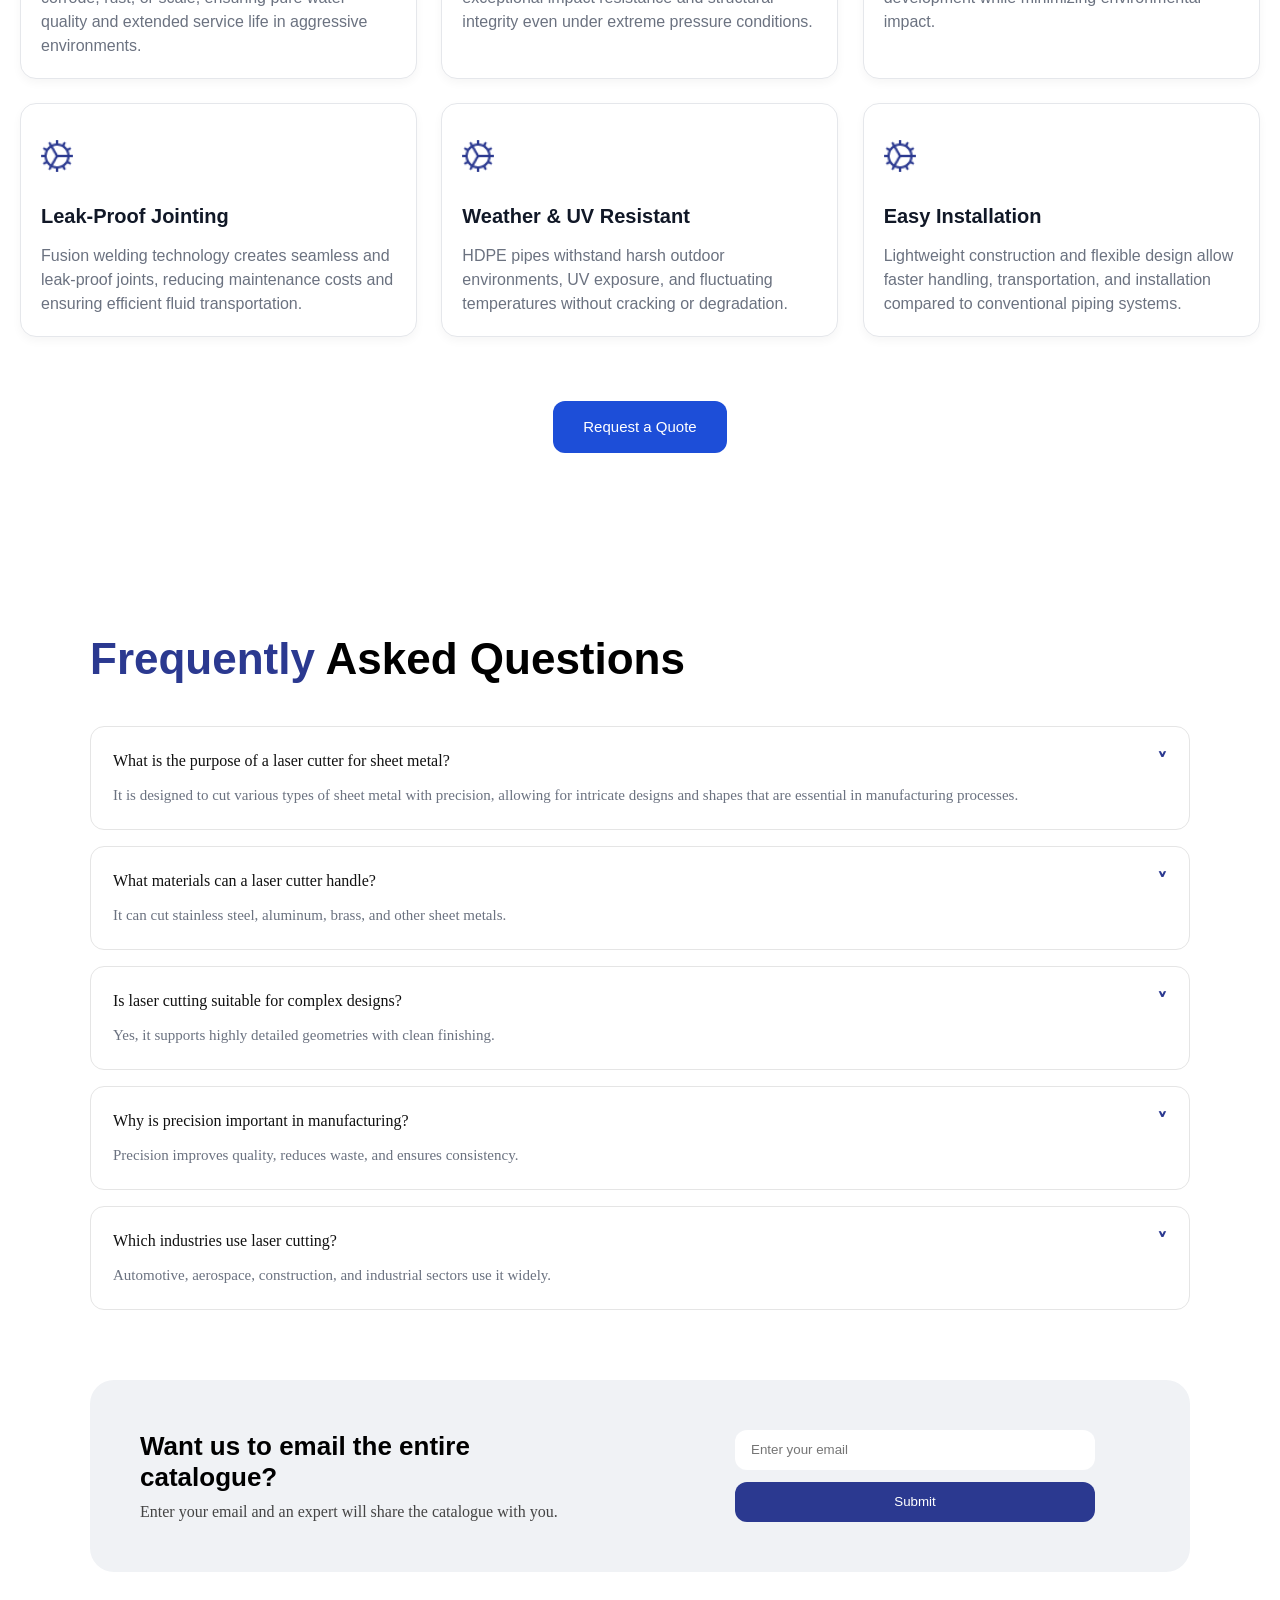
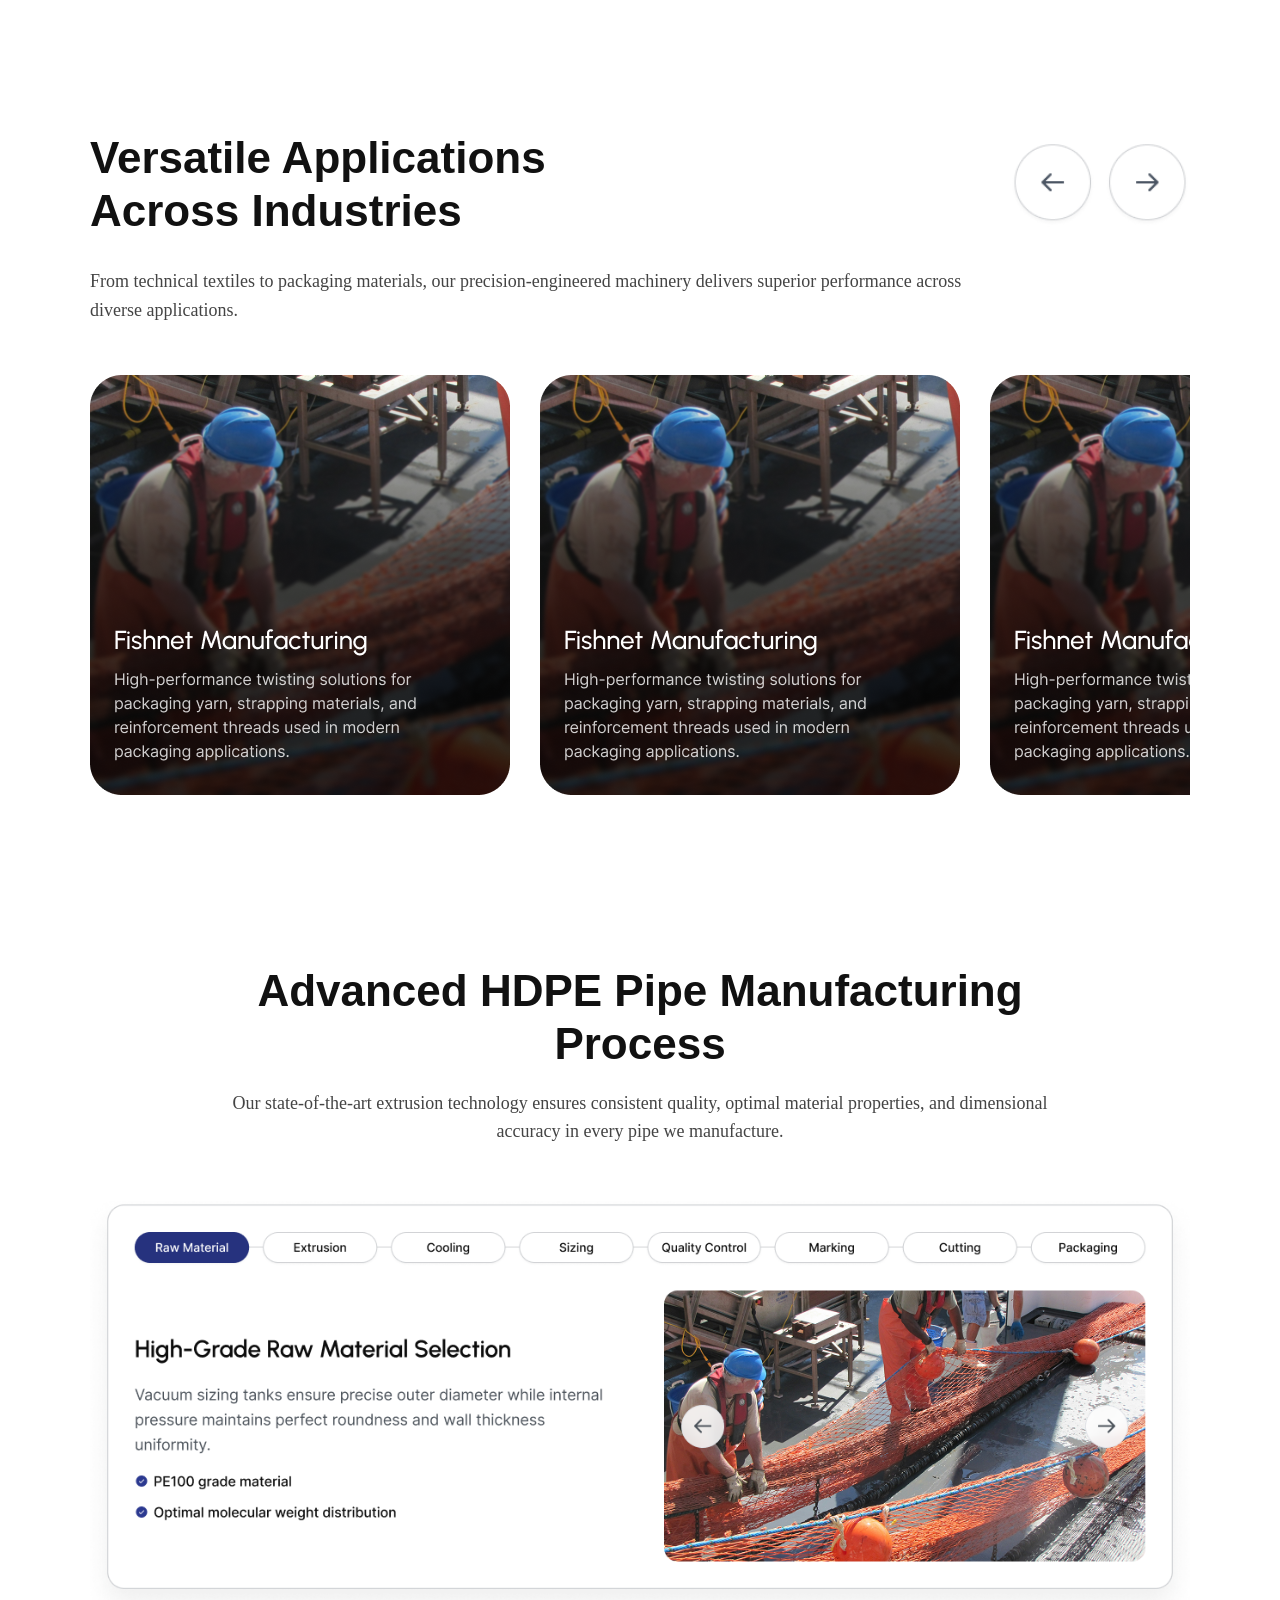
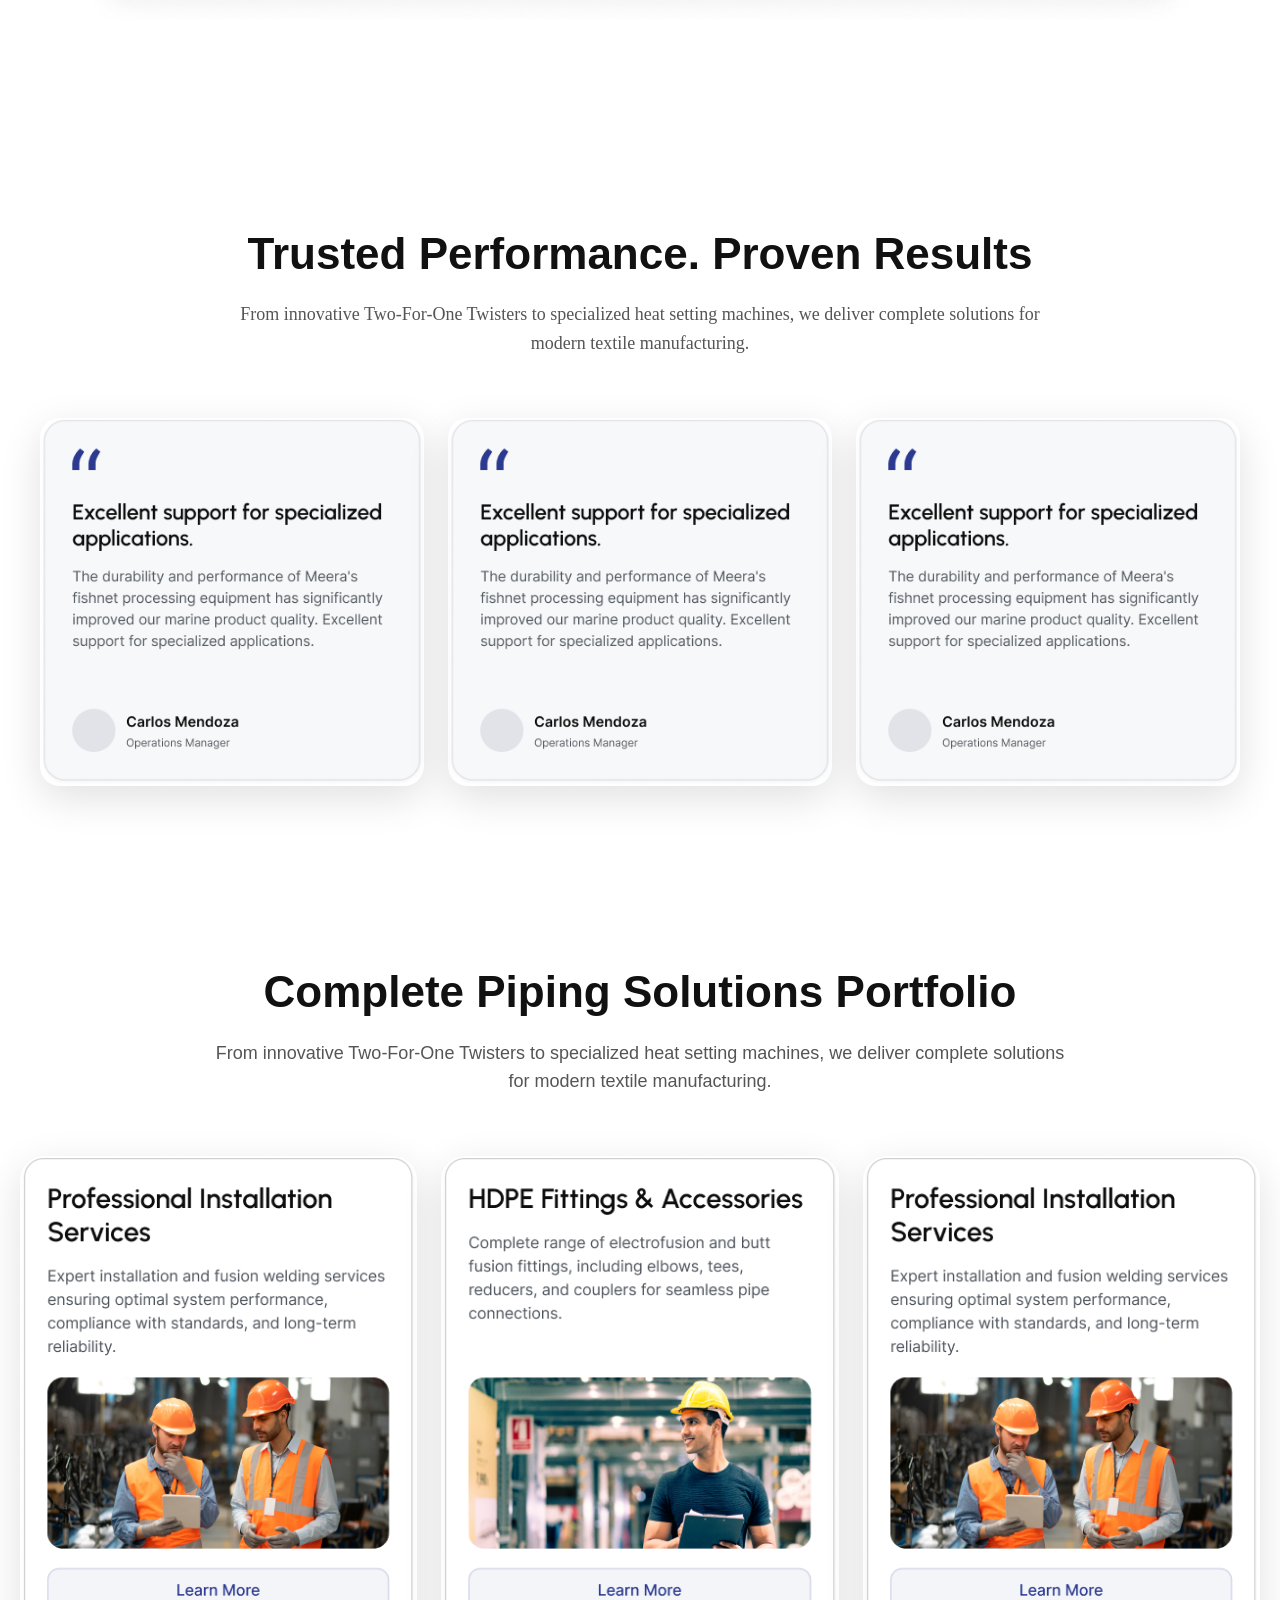
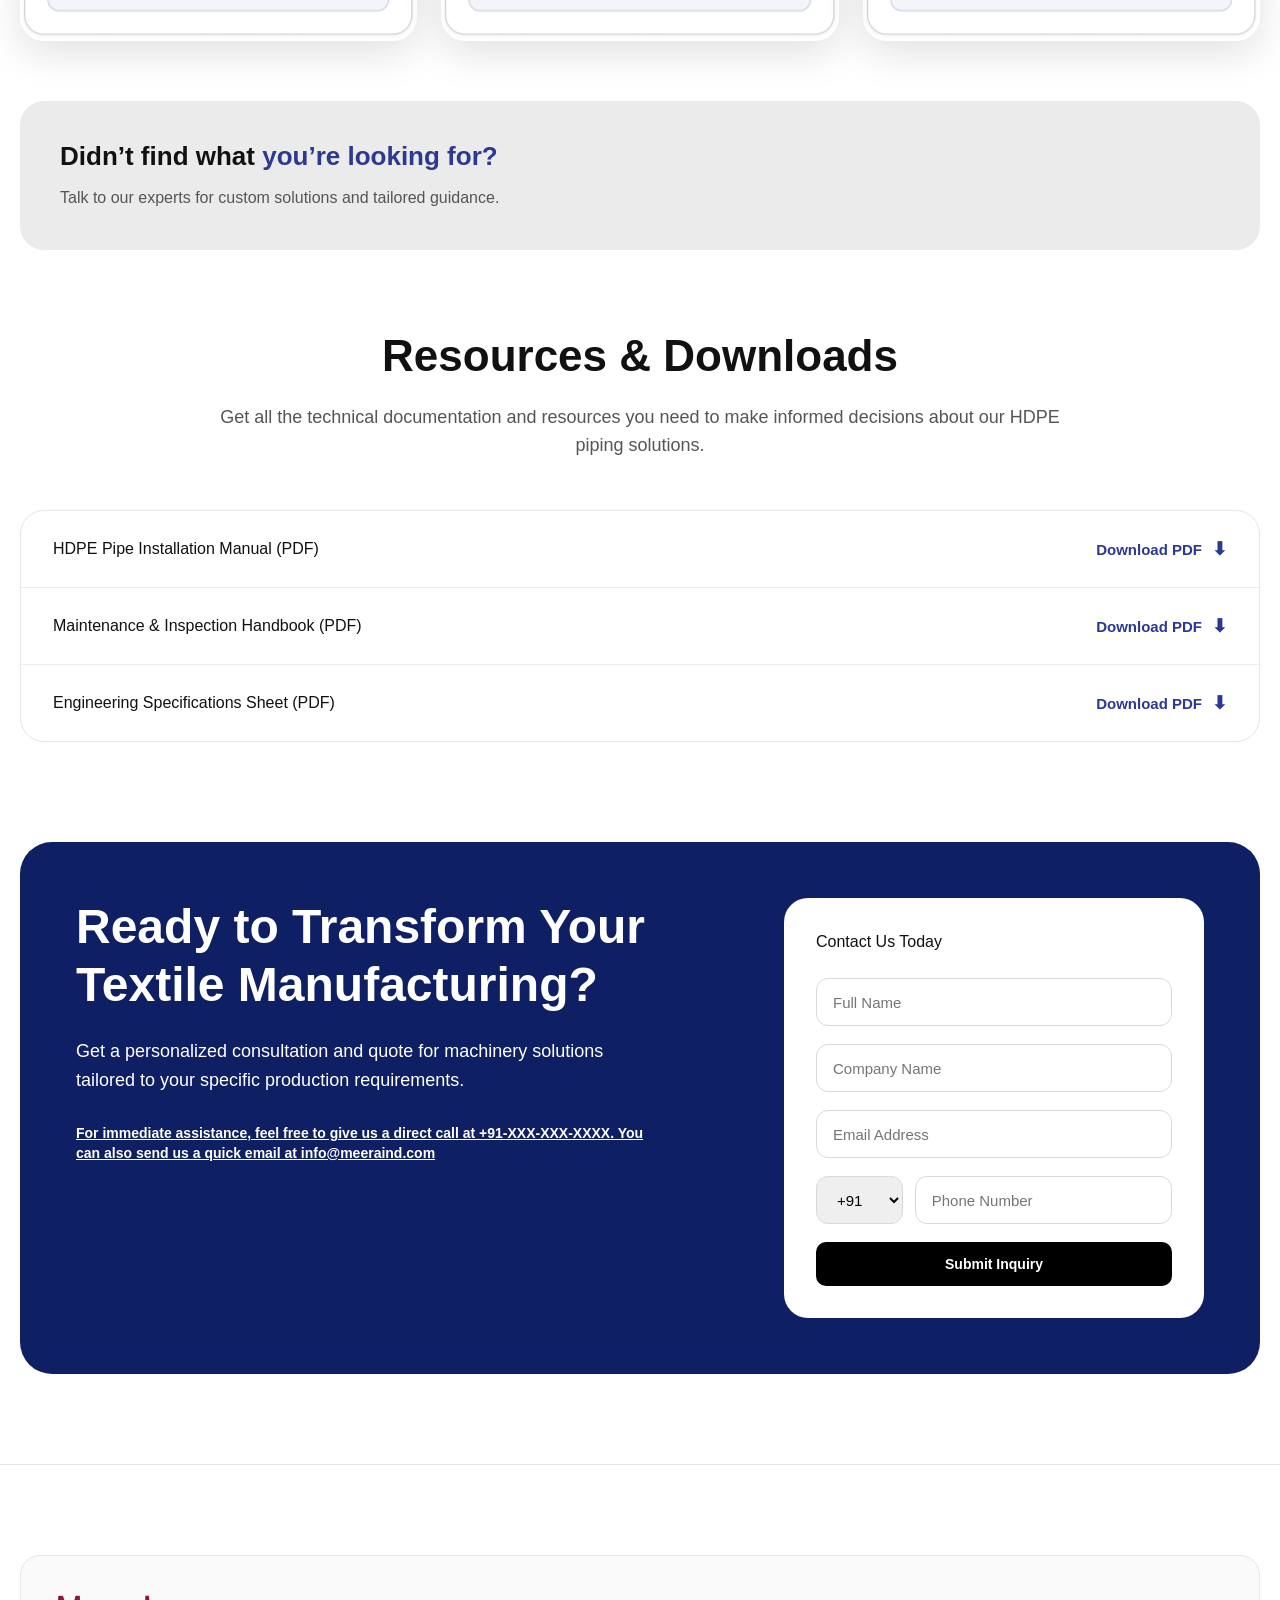
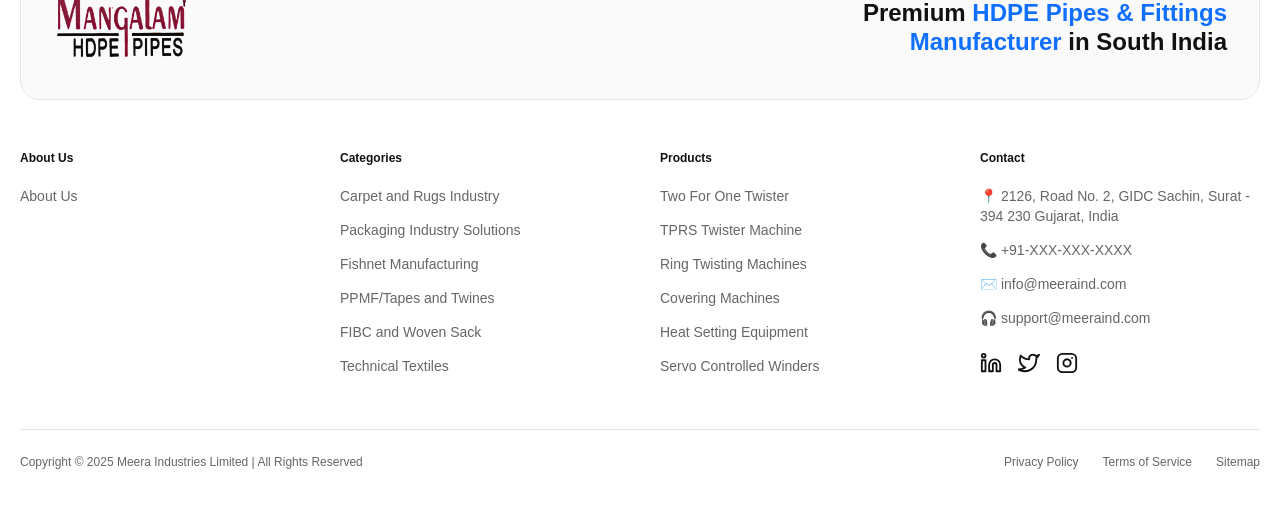
==== commit e72b6b77: "whole assignment completed" ====
--- a/index.html
+++ b/index.html
@@ -1,20 +1,34 @@
 <!DOCTYPE html>
 <html lang="en">
+
 <head>
   <meta charset="UTF-8" />
-  <meta name="viewport" content="width=device-width, initial-scale=1.0"/>
+  <meta name="viewport" content="width=device-width, initial-scale=1.0" />
   <title>HDPE Pipes</title>
 
-  <link rel="stylesheet" href="./styles.css"/>
-   <!-- Path CSS -->
-  <link rel="stylesheet" href="./css/path.css"/>
+  <link rel="stylesheet" href="./styles.css" />
+  <!-- Path CSS -->
+  <link rel="stylesheet" href="./css/path.css" />
   <!-- Home CSS -->
-  <link rel="stylesheet" href="./css/home.css"/>
-   <!-- Tech CSS -->
-  <link rel="stylesheet" href="./css/tech.css"/>
+  <link rel="stylesheet" href="./css/home.css" />
   <!-- Tech CSS -->
-  <link rel="stylesheet" href="./css/requestquote.css"/>
+  <link rel="stylesheet" href="./css/tech.css" />
+  <!-- Tech CSS -->
+  <link rel="stylesheet" href="./css/requestquote.css" />
+
+  <link rel="stylesheet" href="./css/faq.css" />
+
+  <link rel="stylesheet" href="./css/versatileapplications.css" />
+
+  <link rel="stylesheet" href="./css/process-section.css" />
+
+  <link rel="stylesheet" href="./css/tp.css" />
+
+  <link rel="stylesheet" href="./css/piping-solution.css" />
+
+  <link rel="stylesheet" href="./css/footer.css" />
 </head>
+
 <body>
 
   <div id="navbar-container"></div>
@@ -22,14 +36,27 @@
   <!-- Path -->
   <div id="path-container"></div>
 
-    <!-- Path -->
+  <!-- Path -->
   <div id="home-container"></div>
 
   <!-- Tech -->
   <div id="tech-container"></div>
 
   <div id="request-container"></div>
-  
+
+  <div id="faq-container"></div>
+
+  <div id="versatile-container"></div>
+
+  <div id="process-container"></div>
+
+  <div id="trusted-container"></div>
+
+  <div id="piping-container"></div>
+
+  <div id="footer-container"></div>
+
   <script src="./script.js"></script>
 </body>
+
 </html>
--- a/css/requestquote.css
+++ b/css/requestquote.css
@@ -136,14 +136,21 @@
 ========================= */
 
 .request-icon {
-  width: 52px;
-  height: 52px;
+  width: 64px;
+  height: 64px;
 
   display: flex;
   align-items: center;
-  justify-content: center;
-
-  font-size: 24px;
+  justify-content: flex-start;
+}
+
+.request-icon img {
+  width: 32px;
+  height: 32px;
+
+  object-fit: contain;
+
+  display: block;
 }
 
 /* =========================
--- a/css/faq.css
+++ b/css/faq.css
@@ -0,0 +1,165 @@
+/* SECTION */
+.faq-section {
+  width: 100%;
+  padding: 80px 20px;
+}
+
+/* CONTAINER */
+.faq-container {
+  max-width: 1100px;
+  margin: auto;
+}
+
+/* HEADER */
+.faq-header {
+  margin-bottom: 40px;
+  text-align: left;
+}
+
+.faq-title {
+  font-family: "Vert Grotesk Display", sans-serif;
+  font-weight: 700;
+  font-size: 44px;
+  line-height: 120%;
+}
+
+.faq-blue {
+  color: #2B3990;
+}
+
+/* GRID */
+.faq-grid {
+  width: 100%;
+  display: flex;
+  flex-direction: column;
+  gap: 16px;
+}
+
+/* CARD FULL WIDTH FIX */
+.faq-card {
+  width: 100%;
+  background: #fff;
+  border: 1px solid #E5E5E5;
+  border-radius: 14px;
+  padding: 22px;
+}
+
+/* TOP ROW (QUESTION + ICON) */
+.faq-top {
+  display: flex;
+  justify-content: space-between;
+  align-items: center;
+  cursor: pointer;
+}
+
+/* QUESTION */
+.faq-question {
+  font-family: Inter;
+  font-weight: 500;
+  font-size: 16px;
+  line-height: 24px;
+  color: #111;
+}
+
+/* ICON */
+.faq-icon {
+  font-size: 20px;
+  font-weight: 600;
+  color: #2B3990;
+}
+
+/* ANSWER (LIGHTER TEXT FIX) */
+.faq-answer {
+  margin-top: 10px;
+  font-family: Inter;
+  font-weight: 400;
+  font-size: 15px;
+  line-height: 24px;
+  color: #6B7280; /* FIXED: lighter gray */
+}
+
+/* CTA SECTION */
+.faq-cta {
+  margin-top: 70px;
+  background: #f0f2f5;
+  border-radius: 24px;
+  padding: 50px;
+  display: flex;
+  justify-content: space-between;
+  align-items: center;
+  gap: 100px;
+}
+
+/* LEFT SIDE */
+.faq-cta-left {
+  flex: 1;
+}
+
+.faq-cta-title {
+  font-family: "Vert Grotesk Display", sans-serif;
+  font-size: 26px;
+  font-weight: 600;
+  line-height: 120%;
+  margin-bottom: 10px;
+}
+
+.faq-cta-desc {
+  font-family: Inter;
+  font-size: 16px;
+  color: #444;
+}
+
+/* RIGHT SIDE */
+.faq-cta-right {
+  flex: 1;
+  display: flex;
+  flex-direction: column;
+  gap: 12px;
+  justify-content: flex-end;
+  align-items: center;
+}
+
+/* INPUT */
+.faq-input {
+  width: 360px;
+  height: 40px;
+  border-radius: 12px;
+  border: none;
+  padding: 0 16px;
+  outline: none;
+}
+
+/* BUTTON */
+.faq-btn {
+  width: 360px;
+  height: 40px;
+  padding: 0 24px;
+  border-radius: 12px;
+  border: none;
+  background: #2B3990;
+  color: #fff;
+  cursor: pointer;
+}
+
+/* RESPONSIVE */
+@media (max-width: 768px) {
+
+  .faq-cta {
+    flex-direction: column;
+    text-align: center;
+  }
+
+  .faq-cta-right {
+    justify-content: center;
+    flex-direction: column;
+    width: 100%;
+  }
+
+  .faq-input {
+    width: 100%;
+  }
+
+  .faq-btn {
+    width: 100%;
+  }
+}
--- a/css/versatileapplications.css
+++ b/css/versatileapplications.css
@@ -0,0 +1,141 @@
+/* SECTION */
+.versatile-section {
+    width: 100%;
+    padding: 80px 20px;
+    background: #fff;
+}
+
+.versatile-container {
+    max-width: 1100px;
+    margin: auto;
+}
+
+/* TOP ROW */
+.versatile-top {
+    display: flex;
+    justify-content: space-between;
+    align-items: center;
+    gap: 40px;
+    flex-wrap: wrap;
+    /* FIX overflow issue */
+}
+
+/* LEFT TITLE */
+.versatile-title {
+    font-family: "Vert Grotesk Display", sans-serif;
+    font-weight: 700;
+    font-size: 44px;
+    line-height: 120%;
+    color: #111;
+    max-width: 500px;
+}
+
+/* RIGHT IMAGES */
+.versatile-right {
+    display: flex;
+    justify-content: flex-end;
+    align-items: center;
+    flex: 1;
+    overflow: hidden;
+    /* prevents spill */
+}
+
+.versatile-left {
+    flex: 1;
+    min-width: 300px;
+}
+
+.v-img {
+    width: 180px;
+    height: 80px;
+    object-fit: cover;
+    border-radius: 16px;
+    max-width: 100%;
+    /* IMPORTANT */
+    height: auto;
+}
+
+/* DESCRIPTION */
+.versatile-desc {
+    margin-top: 30px;
+    font-family: Inter;
+    font-weight: 400;
+    font-size: 18px;
+    line-height: 160%;
+    color: #444;
+    max-width: 900px;
+}
+
+/* MARQUEE */
+.versatile-marquee {
+    margin-top: 50px;
+    overflow: hidden;
+    position: relative;
+    white-space: nowrap;
+}
+
+/* TRACK */
+.marquee-track {
+    display: flex;
+    gap: 30px;
+    width: max-content;
+    animation: scroll 18s linear infinite;
+}
+
+.marquee-track img {
+    object-fit: contain;
+    border-radius: 10px;
+    width: 420px;
+    height: 420px;
+}
+
+/* ANIMATION */
+@keyframes scroll {
+    0% {
+        transform: translateX(0);
+    }
+
+    100% {
+        transform: translateX(-50%);
+    }
+}
+
+/* RESPONSIVE */
+@media (max-width: 768px) {
+
+    .versatile-top {
+        flex-direction: column;
+        text-align: center;
+    }
+
+    .versatile-right {
+        justify-content: center;
+    }
+
+    .v-img {
+        width: 50px;
+        height: 90px;
+    }
+
+    .versatile-title {
+        font-size: 32px;
+    }
+
+    .versatile-desc {
+        font-size: 16px;
+        text-align: center;
+    }
+
+}
+
+@media (max-width: 768px) {
+
+    .v-img {
+        width: 280px;
+        height: 280px;
+    }
+
+    .versatile-right {
+        justify-content: center;
+    }
+}
--- a/css/process-section.css
+++ b/css/process-section.css
@@ -0,0 +1,49 @@
+/* SECTION */
+.process-section {
+  width: 100%;
+  background: var(--primary-bg);
+  padding: 90px 20px;
+}
+
+/* CONTAINER */
+.process-container {
+  max-width: 1100px;
+  margin: auto;
+  text-align: center;
+  display: flex;
+  flex-direction: column;
+  align-items: center;
+}
+
+/* TITLE */
+.process-title {
+  font-family: "Urbanist", sans-serif;
+  font-weight: 700;
+  font-size: 44px;
+  line-height: 120%;
+  color: #111;
+  margin-bottom: 18px;
+  text-align: center;
+  max-width: 900px;
+}
+
+/* DESCRIPTION */
+.process-desc {
+  font-family: Inter;
+  font-weight: 400;
+  font-size: 18px;
+  line-height: 160%;
+  color: #444;
+  max-width: 850px;
+  margin-bottom: 40px;
+  text-align: center;
+}
+
+/* IMAGE NATURAL FIT (NO CUTTING) */
+.process-image {
+  width: 100%;
+  height: 100%;
+  height: auto;        /* IMPORTANT FIX */
+  display: block;
+  margin-top: 15px;
+}
--- a/css/tp.css
+++ b/css/tp.css
@@ -0,0 +1,92 @@
+/* SECTION */
+.trusted-section {
+  width: 100%;
+  padding: 90px 20px;
+  background: #ffffff;
+}
+
+/* CONTAINER */
+.trusted-container {
+  max-width: 1200px;
+  margin: auto;
+
+  display: flex;
+  flex-direction: column;
+  align-items: center;
+  text-align: center;
+}
+
+/* TITLE */
+.trusted-title {
+  font-family: "Urbanist", sans-serif;
+  font-weight: 700;
+  font-size: 44px;
+  line-height: 120%;
+  letter-spacing: 0px;
+  color: #111111;
+
+  max-width: 800px;
+  margin-bottom: 20px;
+}
+
+/* DESCRIPTION */
+.trusted-description {
+  font-family: Inter;
+  font-weight: 400;
+  font-size: 18px;
+  line-height: 160%;
+  letter-spacing: 0%;
+  color: #555555;
+
+  max-width: 850px;
+  margin-bottom: 60px;
+}
+
+/* GRID */
+.trusted-grid {
+  width: 100%;
+
+  display: grid;
+  grid-template-columns: repeat(3, 1fr);
+  gap: 24px;
+}
+
+/* CARD */
+.trusted-card {
+  width: 100%;
+  border-radius: 20px;
+  overflow: hidden;
+
+  box-shadow: 0px 12px 40px rgba(0, 0, 0, 0.12);
+}
+
+/* IMAGE */
+.trusted-image {
+  width: 100%;
+  height: 100%;
+  display: block;
+  object-fit: cover;
+}
+
+/* RESPONSIVE */
+@media (max-width: 992px) {
+
+  .trusted-grid {
+    grid-template-columns: repeat(2, 1fr);
+  }
+}
+
+@media (max-width: 768px) {
+
+  .trusted-title {
+    font-size: 34px;
+  }
+
+  .trusted-description {
+    font-size: 16px;
+  }
+
+  .trusted-grid {
+    grid-template-columns: 1fr;
+  }
+}
--- a/css/piping-solution.css
+++ b/css/piping-solution.css
@@ -0,0 +1,376 @@
+/* SECTION */
+.piping-section {
+  width: 100%;
+  padding: 90px 20px;
+  background: #ffffff;
+}
+
+/* CONTAINER */
+.piping-container {
+  max-width: 1240px;
+  margin: auto;
+
+  display: flex;
+  flex-direction: column;
+  align-items: center;
+}
+
+/* TITLE */
+.piping-title {
+  max-width: 800px;
+
+  font-family: "Urbanist", sans-serif;
+  font-weight: 700;
+  font-size: 44px;
+  line-height: 120%;
+  text-align: center;
+  color: #111111;
+
+  margin-bottom: 20px;
+}
+
+/* DESCRIPTION */
+.piping-description {
+  max-width: 850px;
+
+  font-family: "Inter", sans-serif;
+  font-weight: 400;
+  font-size: 18px;
+  line-height: 160%;
+  text-align: center;
+  color: #555555;
+
+  margin-bottom: 60px;
+}
+
+/* GRID */
+.piping-grid {
+  width: 100%;
+
+  display: grid;
+  grid-template-columns: repeat(3, 1fr);
+  gap: 24px;
+
+  margin-bottom: 60px;
+}
+
+/* CARD */
+.piping-card {
+  border-radius: 24px;
+  overflow: hidden;
+
+  box-shadow: 0px 12px 40px rgba(0, 0, 0, 0.12);
+}
+
+/* IMAGE */
+.piping-image {
+  width: 100%;
+  display: block;
+  object-fit: cover;
+}
+
+/* HELP BOX */
+.help-box {
+  width: 100%;
+  padding: 40px;
+  border-radius: 24px;
+  background: #ebebeb;
+
+  text-align: left;
+
+  margin-bottom: 80px;
+}
+
+.help-title {
+  font-family: "Vert Grotesk Display", sans-serif;
+  font-weight: 600;
+  font-size: 26px;
+  line-height: 120%;
+
+  color: #111111;
+
+  margin-bottom: 14px;
+}
+
+.help-title span {
+  color: #2b3990;
+}
+
+.help-description {
+  font-family: "Inter", sans-serif;
+  font-weight: 400;
+  font-size: 16px;
+  line-height: 24px;
+  letter-spacing: -0.6%;
+  color: #555555;
+}
+
+/* RESOURCES */
+.resources-section {
+  width: 100%;
+  text-align: center;
+
+  margin-bottom: 100px;
+}
+
+.resources-title {
+  font-family: "Urbanist", sans-serif;
+  font-weight: 700;
+  font-size: 44px;
+  line-height: 120%;
+  color: #111111;
+
+  margin-bottom: 20px;
+}
+
+.resources-description {
+  max-width: 850px;
+  margin: auto auto 50px;
+
+  font-family: "Inter", sans-serif;
+  font-weight: 400;
+  font-size: 18px;
+  line-height: 160%;
+  color: #555555;
+}
+
+/* DOWNLOAD BOX */
+.download-box {
+  width: 100%;
+  background: #ffffff;
+  border-radius: 24px;
+  border: 1px solid #e6e6e6;
+  overflow: hidden;
+}
+
+/* ROW */
+.download-row {
+  display: flex;
+  justify-content: space-between;
+  align-items: center;
+
+  padding: 26px 32px;
+  border-bottom: 1px solid #eeeeee;
+}
+
+.download-row:last-child {
+  border-bottom: none;
+}
+
+/* LEFT */
+.download-left {
+  font-family: "Inter", sans-serif;
+  font-weight: 500;
+  font-size: 16px;
+  line-height: 24px;
+  letter-spacing: -0.6%;
+
+  color: #111111;
+}
+
+/* RIGHT */
+.download-right {
+  display: flex;
+  align-items: center;
+  gap: 10px;
+
+  font-family: "Inter", sans-serif;
+  font-weight: 600;
+  font-size: 15px;
+
+  color: #2b3990;
+  cursor: pointer;
+}
+
+.download-icon {
+  font-size: 18px;
+}
+
+/* CTA SECTION */
+.cta-section {
+  width: 100%;
+  max-width: 1240px;
+
+  background: #0f1f63;
+  border-radius: 32px;
+
+  padding: 56px;
+
+  display: flex;
+  justify-content: space-between;
+  gap: 120px;
+
+  color: white;
+}
+
+/* LEFT */
+.cta-left {
+  flex: 1;
+}
+
+.cta-title {
+  font-family: "Urbanist", sans-serif;
+  font-weight: 700;
+  font-size: 48px;
+  line-height: 120%;
+
+  margin-bottom: 24px;
+}
+
+.cta-description {
+  font-family: "Inter", sans-serif;
+  font-weight: 400;
+  font-size: 18px;
+  line-height: 160%;
+  letter-spacing: -0.6%;
+
+  margin-bottom: 28px;
+}
+
+.cta-contact {
+  font-family: "Inter", sans-serif;
+  font-weight: 700;
+  font-size: 14px;
+  line-height: 20px;
+  letter-spacing: -0.6%;
+
+  text-decoration: underline;
+}
+
+/* FORM BOX */
+.cta-form-box {
+  width: 420px;
+  background: #ffffff;
+
+  border-radius: 24px;
+
+  padding: 32px;
+}
+
+.form-title {
+  font-family: "Inter", sans-serif;
+  font-weight: 500;
+  font-size: 16px;
+  line-height: 24px;
+  letter-spacing: -0.6%;
+
+  color: #111111;
+
+  margin-bottom: 24px;
+}
+
+/* FORM */
+.contact-form {
+  display: flex;
+  flex-direction: column;
+  gap: 18px;
+}
+
+/* INPUT */
+.form-input,
+.phone-input,
+.country-code {
+  width: 100%;
+  height: 48px;
+
+  border: 1px solid #d9d9d9;
+  border-radius: 12px;
+
+  padding: 0 16px;
+
+  font-family: "Inter", sans-serif;
+  font-size: 15px;
+
+  outline: none;
+}
+
+/* PHONE */
+.phone-field {
+  display: flex;
+  gap: 12px;
+}
+
+.country-code {
+  width: 110px;
+}
+
+/* BUTTON */
+.submit-btn {
+  width: 100%;
+  height: 44px;
+
+  border: none;
+  border-radius: 10px;
+
+  background: #000000;
+  color: #ffffff;
+
+  font-family: "Inter", sans-serif;
+  font-weight: 600;
+  font-size: 14px;
+
+  cursor: pointer;
+
+  transition: 0.3s ease;
+}
+
+.submit-btn:hover {
+  opacity: 0.9;
+}
+
+/* RESPONSIVE */
+@media (max-width: 992px) {
+
+  .piping-grid {
+    grid-template-columns: repeat(2, 1fr);
+  }
+
+  .cta-section {
+    flex-direction: column;
+    gap: 50px;
+  }
+
+  .cta-form-box {
+    width: 100%;
+  }
+}
+
+@media (max-width: 768px) {
+
+  .piping-title,
+  .resources-title {
+    font-size: 34px;
+  }
+
+  .cta-title {
+    font-size: 36px;
+  }
+
+  .piping-description,
+  .resources-description,
+  .cta-description {
+    font-size: 16px;
+  }
+
+  .piping-grid {
+    grid-template-columns: 1fr;
+  }
+
+  .download-row {
+    flex-direction: column;
+    align-items: flex-start;
+    gap: 12px;
+  }
+
+  .cta-section {
+    padding: 32px 24px;
+  }
+
+  .phone-field {
+    flex-direction: column;
+  }
+
+  .country-code {
+    width: 100%;
+  }
+}
--- a/css/footer.css
+++ b/css/footer.css
@@ -0,0 +1,239 @@
+/* SECTION */
+.footer-section {
+  width: 100%;
+  padding: 90px 20px 40px;
+  background: #ffffff;
+  border-top: 1px solid #e5e5e5;
+}
+
+/* CONTAINER */
+.footer-container {
+  max-width: 1240px;
+  margin: auto;
+
+  display: flex;
+  flex-direction: column;
+  gap: 50px;
+}
+
+/* =========================================
+   TOP BANNER
+========================================= */
+
+.footer-banner {
+  width: 100%;
+  min-height: 122px;
+
+  display: flex;
+  align-items: center;
+  justify-content: space-between;
+
+  padding: 32px;
+
+  border: 1px solid #e7e7e7;
+  border-radius: 20px;
+
+  background: #fafafa;
+}
+
+
+/* LEFT SIDE */
+.footer-banner-left {
+  display: flex;
+  align-items: center;
+}
+
+.footer-banner-image {
+  width: 140px;
+  object-fit: contain;
+  display: block;
+}
+
+/* RIGHT SIDE */
+.footer-banner-right {
+  margin-left: auto;
+  text-align: right;
+}
+
+.footer-banner-right h2 {
+  font-family: "Urbanist", sans-serif;
+  font-weight: 600;
+  font-size: 24px;
+  line-height: 120%;
+  color: #111111;
+
+  max-width: 500px;
+}
+
+.footer-banner-right span {
+  color: #0f6fff;
+}
+
+/* =========================================
+   FOOTER LINKS
+========================================= */
+
+.footer-links {
+  width: 100%;
+
+  display: grid;
+  grid-template-columns: repeat(4, 1fr);
+  gap: 40px;
+}
+
+/* COLUMN */
+.footer-column {
+  display: flex;
+  flex-direction: column;
+  gap: 14px;
+}
+
+/* TITLE */
+.footer-column h4 {
+  font-family: "Inter", sans-serif;
+  font-weight: 600;
+  font-size: 12px;
+  line-height: 16px;
+  letter-spacing: -0.6%;
+  color: #111111;
+
+  margin-bottom: 6px;
+}
+
+/* LINKS */
+.footer-column a {
+  text-decoration: none;
+
+  font-family: "Inter", sans-serif;
+  font-weight: 500;
+  font-size: 14px;
+  line-height: 20px;
+  letter-spacing: -0.6%;
+
+  color: #666666;
+
+  transition: 0.3s ease;
+}
+
+.footer-column a:hover {
+  color: #0f6fff;
+}
+
+/* SOCIALS */
+.footer-socials {
+  display: flex;
+  align-items: center;
+  gap: 16px;
+
+  margin-top: 10px;
+}
+
+.footer-socials a {
+  font-size: 14px;
+  font-weight: 600;
+  color: #111111;
+}
+
+/* =========================================
+   BOTTOM BAR
+========================================= */
+
+.footer-bottom {
+  width: 100%;
+
+  padding-top: 24px;
+  border-top: 1px solid #e5e5e5;
+
+  display: flex;
+  align-items: center;
+  justify-content: space-between;
+  gap: 20px;
+}
+
+/* COPYRIGHT */
+.footer-bottom p {
+  font-family: "Inter", sans-serif;
+  font-weight: 400;
+  font-size: 12px;
+  line-height: 16px;
+  color: #666666;
+}
+
+/* RIGHT LINKS */
+.footer-bottom-links {
+  display: flex;
+  align-items: center;
+  gap: 24px;
+}
+
+.footer-bottom-links a {
+  text-decoration: none;
+
+  font-family: "Inter", sans-serif;
+  font-weight: 400;
+  font-size: 12px;
+  line-height: 16px;
+  letter-spacing: -0.6%;
+
+  color: #666666;
+
+  transition: 0.3s ease;
+}
+
+.footer-bottom-links a:hover {
+  color: #0f6fff;
+}
+
+/* =========================================
+   RESPONSIVE
+========================================= */
+
+@media (max-width: 992px) {
+
+  .footer-links {
+    grid-template-columns: repeat(2, 1fr);
+  }
+
+  .footer-banner {
+    flex-direction: column;
+    align-items: flex-start;
+  }
+
+  .footer-banner-right h2 {
+    max-width: 100%;
+  }
+
+  .footer-bottom {
+    flex-direction: column;
+    align-items: flex-start;
+  }
+}
+
+@media (max-width: 768px) {
+
+  .footer-section {
+    padding: 70px 16px 30px;
+  }
+
+  .footer-links {
+    grid-template-columns: 1fr;
+    gap: 35px;
+  }
+
+  .footer-banner {
+    padding: 24px;
+  }
+
+  .footer-banner-right h2 {
+    font-size: 20px;
+  }
+
+  .footer-bottom {
+    gap: 14px;
+  }
+
+  .footer-bottom-links {
+    flex-wrap: wrap;
+    gap: 16px;
+  }
+}
